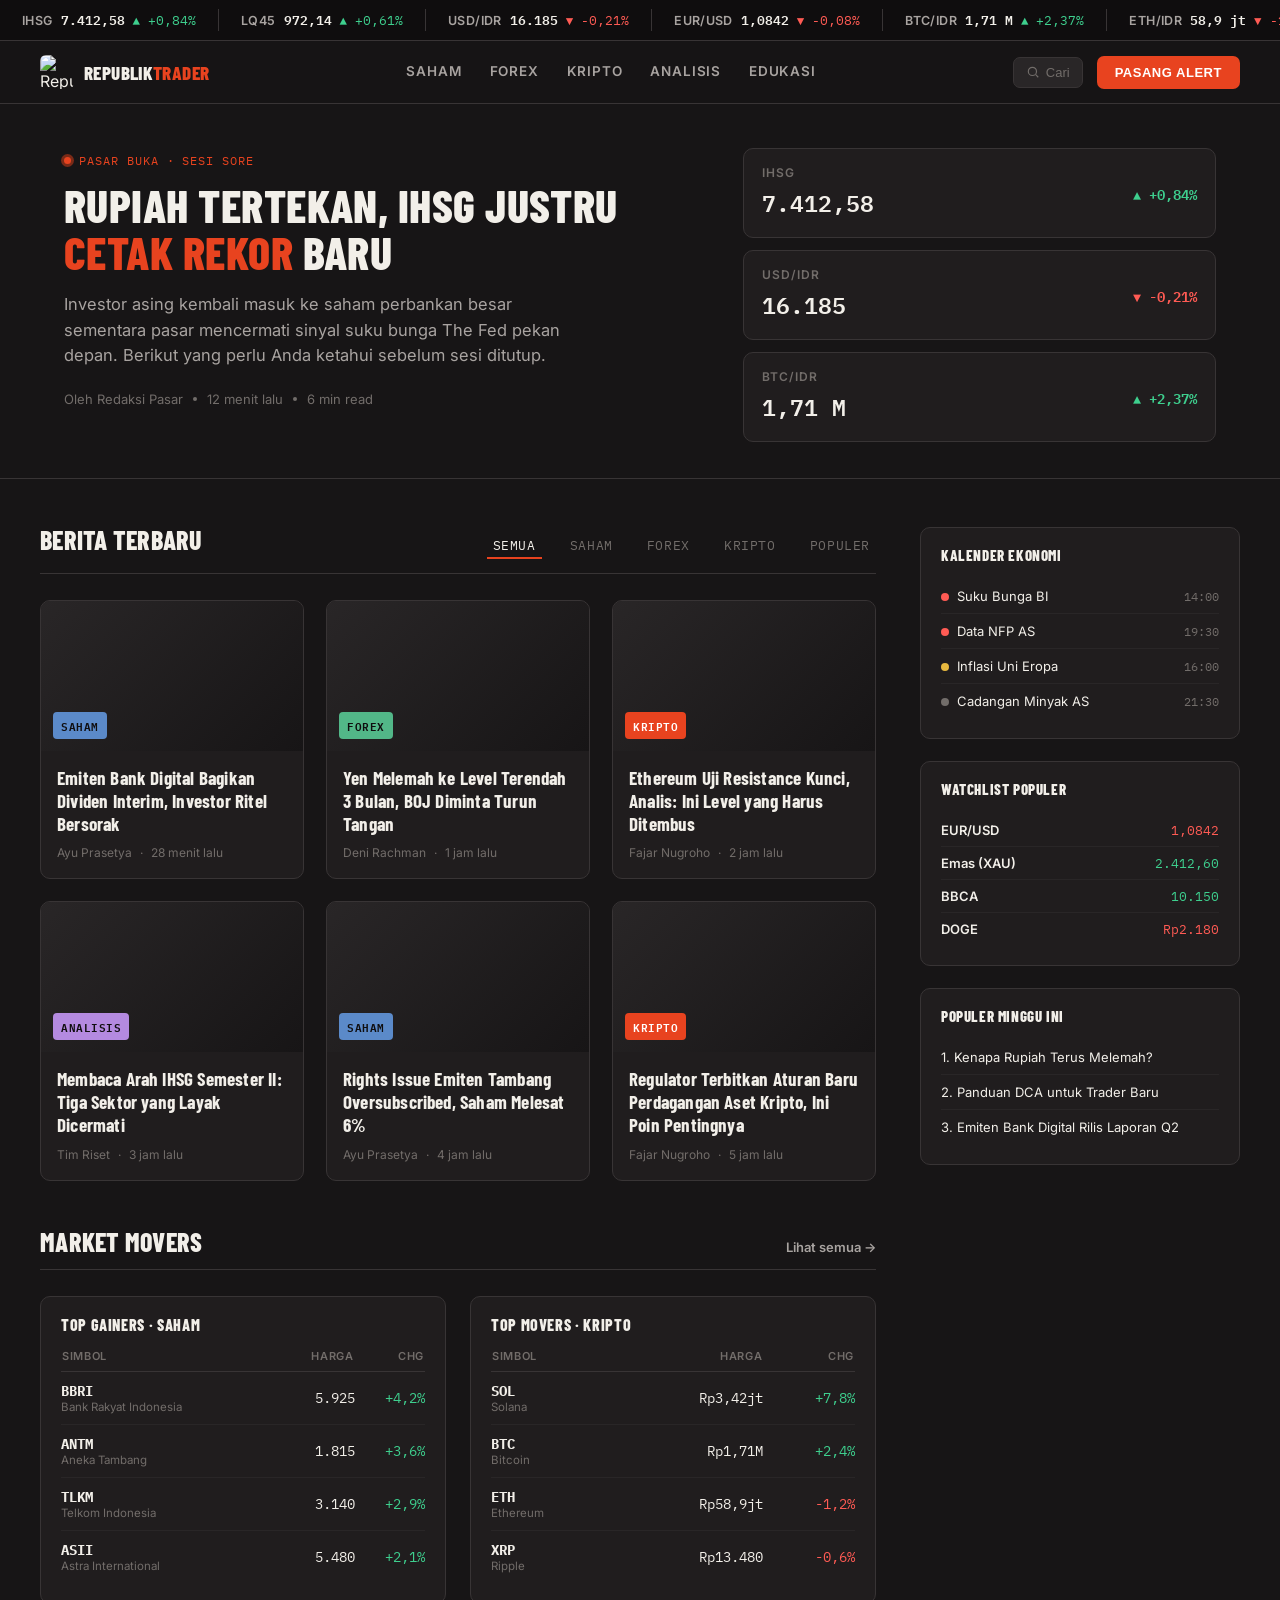
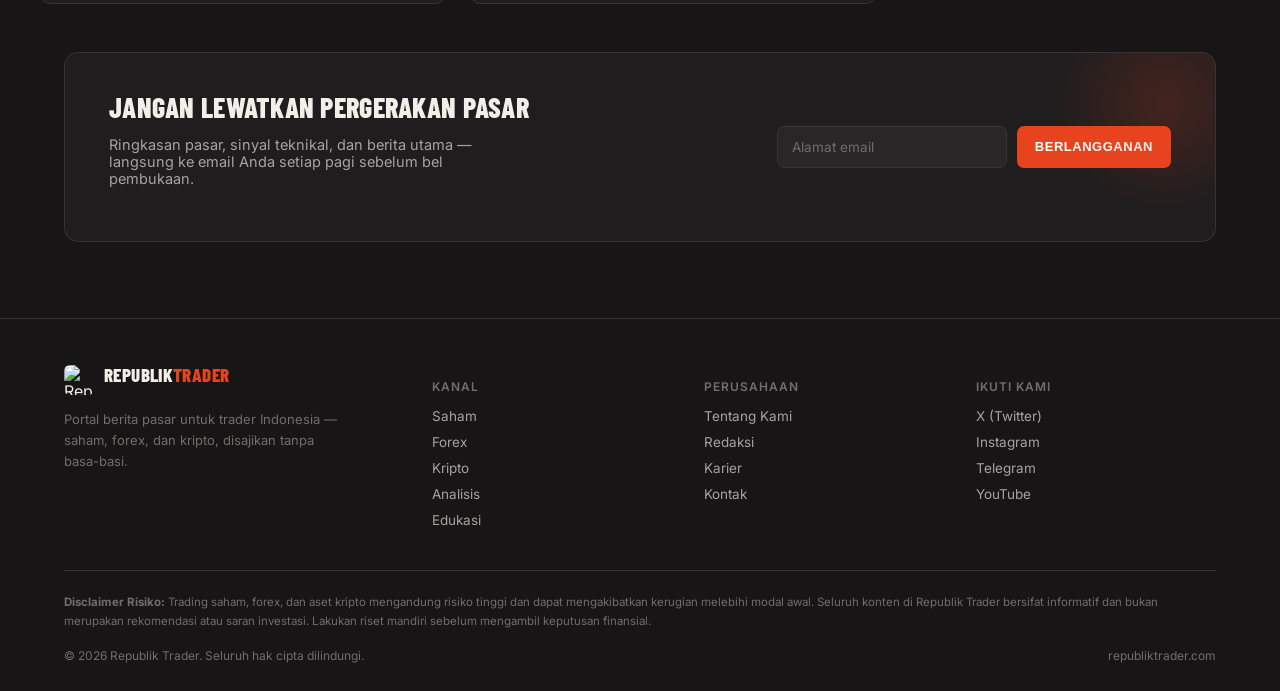
==== index.html @ cf48af2f "Create index.html" ====
<!DOCTYPE html>
<html lang="id">
<head>
<meta charset="UTF-8">
<meta name="viewport" content="width=device-width, initial-scale=1.0">
<title>Republik Trader — Berita Pasar Real-Time</title>
<link rel="preconnect" href="https://fonts.googleapis.com">
<link href="https://fonts.googleapis.com/css2?family=Barlow+Condensed:wght@600;700;800;900&family=Inter:wght@400;500;600;700&family=IBM+Plex+Mono:wght@400;500;600;700&display=swap" rel="stylesheet">
<style>
  :root{
    --bg: #171516;
    --surface: #201d1e;
    --surface-2: #292627;
    --line: #383435;
    --fg: #f2efe9;
    --fg-dim: #a8a3a0;
    --fg-mute: #726d6a;
    --accent: #e8431f;
    --accent-dim: #7a2a17;
    --up: #3ecf8e;
    --down: #ff5b54;
    --tag-saham: #5b8ac9;
    --tag-forex: #52b788;
    --tag-kripto: #e8431f;
    --tag-analisis: #b48ae0;
  }

  *{box-sizing:border-box;}
  html{scroll-behavior:smooth;}
  body{
    margin:0;
    background:var(--bg);
    color:var(--fg);
    font-family:'Inter',sans-serif;
    -webkit-font-smoothing:antialiased;
  }
  img{max-width:100%;display:block;}
  a{color:inherit;text-decoration:none;}

  .mono{font-family:'IBM Plex Mono',monospace;}

  h1,h2,h3,.display{
    font-family:'Barlow Condensed',sans-serif;
    font-weight:800;
    text-transform:uppercase;
    letter-spacing:0.01em;
    line-height:1.02;
    margin:0;
  }

  .wrap{max-width:1200px;margin:0 auto;padding:0 24px;}

  /* ===== Skip link / focus ===== */
  a:focus-visible, button:focus-visible, input:focus-visible{
    outline:2px solid var(--accent);
    outline-offset:2px;
  }

  /* ===== Ticker (signature element) ===== */
  .ticker-bar{
    background:#0f0d0e;
    border-bottom:1px solid var(--line);
    overflow:hidden;
    white-space:nowrap;
    position:relative;
  }
  .ticker-track{
    display:inline-flex;
    animation: scroll-left 38s linear infinite;
    padding:9px 0;
  }
  @media (prefers-reduced-motion: reduce){
    .ticker-track{animation:none;}
  }
  .ticker-item{
    display:inline-flex;
    align-items:center;
    gap:8px;
    padding:0 22px;
    border-right:1px solid var(--line);
    font-size:12.5px;
  }
  .ticker-item .name{color:var(--fg-dim);font-family:'Inter',sans-serif;font-weight:600;letter-spacing:0.03em;}
  .ticker-item .price{font-weight:600;}
  .arrow-up{color:var(--up);} .arrow-down{color:var(--down);}
  @keyframes scroll-left{
    from{transform:translateX(0);}
    to{transform:translateX(-50%);}
  }

  /* ===== Navbar ===== */
  header.nav{
    position:sticky;top:0;z-index:50;
    background:rgba(23,21,22,0.92);
    backdrop-filter:blur(8px);
    border-bottom:1px solid var(--line);
  }
  .nav-row{
    display:flex;align-items:center;justify-content:space-between;
    padding:14px 24px;gap:24px;
  }
  .brand{display:flex;align-items:center;gap:10px;}
  .brand img{height:34px;width:34px;border-radius:6px;}
  .brand-text{font-family:'Barlow Condensed',sans-serif;font-weight:800;font-size:19px;letter-spacing:0.02em;text-transform:uppercase;}
  .brand-text span{color:var(--accent);}

  nav.market-links{display:flex;gap:28px;}
  nav.market-links a{
    font-size:13.5px;font-weight:600;color:var(--fg-dim);
    text-transform:uppercase;letter-spacing:0.06em;
    padding:6px 0;border-bottom:2px solid transparent;
    transition:color .15s, border-color .15s;
  }
  nav.market-links a:hover{color:var(--fg);border-color:var(--accent);}

  .nav-actions{display:flex;align-items:center;gap:14px;}
  .search-btn{
    display:flex;align-items:center;gap:6px;
    background:var(--surface-2);border:1px solid var(--line);
    border-radius:7px;padding:7px 12px;color:var(--fg-mute);
    font-size:13px;cursor:pointer;
  }
  .btn-primary{
    background:var(--accent);color:#fff;border:none;
    padding:9px 18px;border-radius:7px;font-weight:700;
    font-size:13px;text-transform:uppercase;letter-spacing:0.04em;
    cursor:pointer;
  }
  .burger{display:none;background:none;border:none;color:var(--fg);cursor:pointer;}

  /* ===== Hero / Market snapshot ===== */
  .hero{padding:44px 0 36px;border-bottom:1px solid var(--line);}
  .hero-grid{display:grid;grid-template-columns:1.15fr 0.85fr;gap:40px;align-items:start;}

  .eyebrow{
    display:inline-flex;align-items:center;gap:8px;
    font-family:'IBM Plex Mono',monospace;font-size:12px;
    color:var(--accent);letter-spacing:0.08em;margin-bottom:14px;
  }
  .eyebrow::before{content:'';width:7px;height:7px;background:var(--accent);border-radius:50%;box-shadow:0 0 0 3px var(--accent-dim);}

  .headline{font-size:46px;margin-bottom:16px;}
  .headline .accent-word{color:var(--accent);}
  .dek{color:var(--fg-dim);font-size:16.5px;line-height:1.55;max-width:520px;margin-bottom:22px;}
  .byline{display:flex;align-items:center;gap:10px;font-size:13px;color:var(--fg-mute);}
  .byline .dot{width:4px;height:4px;background:var(--fg-mute);border-radius:50%;}

  .snapshot-col{display:flex;flex-direction:column;gap:12px;}
  .snap-card{
    background:var(--surface);border:1px solid var(--line);border-radius:10px;
    padding:16px 18px;display:flex;align-items:center;justify-content:space-between;
  }
  .snap-label{font-size:12px;color:var(--fg-mute);text-transform:uppercase;letter-spacing:0.08em;font-weight:600;margin-bottom:4px;}
  .snap-price{font-family:'IBM Plex Mono',monospace;font-size:23px;font-weight:600;}
  .snap-change{font-family:'IBM Plex Mono',monospace;font-size:13.5px;font-weight:600;display:flex;align-items:center;gap:4px;justify-content:flex-end;}
  .snap-mini{width:70px;height:32px;}

  /* ===== Section heading pattern ===== */
  .section{padding:48px 0;}
  .section-head{
    display:flex;align-items:baseline;justify-content:space-between;
    margin-bottom:26px;border-bottom:1px solid var(--line);padding-bottom:14px;
    gap:20px;flex-wrap:wrap;
  }
  .section-title{font-size:26px;}
  .tabs{display:flex;gap:22px;}
  .tab{
    font-family:'IBM Plex Mono',monospace;font-size:12.5px;text-transform:uppercase;
    letter-spacing:0.05em;color:var(--fg-mute);cursor:pointer;padding-bottom:4px;
    border-bottom:2px solid transparent;background:none;border-top:none;border-left:none;border-right:none;
  }
  .tab.active{color:var(--fg);border-color:var(--accent);}
  .see-all{font-size:13px;color:var(--fg-dim);font-weight:600;display:inline-flex;align-items:center;gap:4px;}
  .see-all:hover{color:var(--accent);}

  /* ===== Main layout with sidebar ===== */
  .main-grid{display:grid;grid-template-columns:1fr 320px;gap:44px;}

  .news-grid{display:grid;grid-template-columns:repeat(3,1fr);gap:22px;}
  .card{
    background:var(--surface);border:1px solid var(--line);border-radius:10px;
    overflow:hidden;display:flex;flex-direction:column;transition:border-color .15s, transform .15s;
  }
  .card:hover{border-color:var(--fg-mute);transform:translateY(-2px);}
  .card-thumb{
    height:150px;background:linear-gradient(135deg,var(--surface-2),#171516);
    position:relative;display:flex;align-items:flex-end;padding:12px;
  }
  .tag{
    font-family:'IBM Plex Mono',monospace;font-size:10.5px;font-weight:600;
    text-transform:uppercase;letter-spacing:0.05em;
    padding:4px 8px;border-radius:4px;color:#0f0d0e;
  }
  .tag-saham{background:var(--tag-saham);}
  .tag-forex{background:var(--tag-forex);}
  .tag-kripto{background:var(--tag-kripto);color:#fff;}
  .tag-analisis{background:var(--tag-analisis);}

  .card-body{padding:16px 16px 18px;display:flex;flex-direction:column;gap:10px;flex:1;}
  .card-title{font-family:'Barlow Condensed',sans-serif;font-weight:700;font-size:19px;text-transform:none;line-height:1.2;}
  .card-meta{font-size:12px;color:var(--fg-mute);margin-top:auto;display:flex;gap:8px;align-items:center;}

  /* ===== Market movers table ===== */
  .movers-grid{display:grid;grid-template-columns:1fr 1fr;gap:24px;}
  .movers-card{background:var(--surface);border:1px solid var(--line);border-radius:10px;padding:20px;}
  .movers-card h3{font-size:16px;margin-bottom:14px;letter-spacing:0.04em;}
  table{width:100%;border-collapse:collapse;}
  table th{
    text-align:left;font-size:11px;color:var(--fg-mute);text-transform:uppercase;
    letter-spacing:0.06em;font-weight:600;padding-bottom:8px;border-bottom:1px solid var(--line);
  }
  table td{padding:10px 0;border-bottom:1px solid var(--surface-2);font-size:13.5px;}
  table tr:last-child td{border-bottom:none;}
  .sym{font-weight:700;font-family:'IBM Plex Mono',monospace;}
  .sym-name{color:var(--fg-mute);font-size:11.5px;display:block;}
  td.num{text-align:right;font-family:'IBM Plex Mono',monospace;}

  /* ===== Sidebar ===== */
  .side-block{
    background:var(--surface);border:1px solid var(--line);border-radius:10px;
    padding:20px;margin-bottom:22px;
  }
  .side-block h3{font-size:15px;margin-bottom:16px;letter-spacing:0.04em;}
  .cal-row{display:flex;justify-content:space-between;align-items:center;padding:9px 0;border-bottom:1px solid var(--surface-2);font-size:13px;}
  .cal-row:last-child{border-bottom:none;}
  .cal-time{font-family:'IBM Plex Mono',monospace;color:var(--fg-mute);font-size:11.5px;}
  .impact{width:8px;height:8px;border-radius:50%;display:inline-block;margin-right:8px;}
  .impact-high{background:var(--down);}
  .impact-med{background:#e8b93f;}
  .impact-low{background:var(--fg-mute);}

  .watch-row{display:flex;justify-content:space-between;align-items:center;padding:8px 0;border-bottom:1px solid var(--surface-2);}
  .watch-row:last-child{border-bottom:none;}
  .watch-row .name{font-size:13px;font-weight:600;}
  .watch-row .price{font-family:'IBM Plex Mono',monospace;font-size:12.5px;}

  /* ===== Newsletter CTA ===== */
  .cta{
    background:var(--surface);border:1px solid var(--line);border-radius:14px;
    padding:40px 44px;display:flex;align-items:center;justify-content:space-between;gap:32px;
    position:relative;overflow:hidden;
  }
  .cta::after{
    content:'';position:absolute;right:-60px;top:-60px;width:220px;height:220px;
    background:radial-gradient(circle,var(--accent) 0%,transparent 70%);opacity:0.18;
  }
  .cta h2{font-size:28px;margin-bottom:8px;}
  .cta p{color:var(--fg-dim);font-size:14.5px;max-width:420px;}
  .cta-form{display:flex;gap:10px;flex-shrink:0;}
  .cta-form input{
    background:var(--surface-2);border:1px solid var(--line);border-radius:7px;
    padding:12px 14px;color:var(--fg);font-size:13.5px;width:230px;font-family:'Inter',sans-serif;
  }
  .cta-form input::placeholder{color:var(--fg-mute);}

  /* ===== Footer ===== */
  footer{border-top:1px solid var(--line);padding:44px 0 28px;margin-top:20px;}
  .footer-grid{display:grid;grid-template-columns:1.4fr 1fr 1fr 1fr;gap:32px;margin-bottom:32px;}
  .footer-brand .brand-text{margin-bottom:10px;}
  .footer-brand p{color:var(--fg-mute);font-size:13px;line-height:1.6;max-width:280px;}
  .footer-col h4{font-size:12px;text-transform:uppercase;letter-spacing:0.08em;color:var(--fg-mute);margin-bottom:14px;font-weight:600;}
  .footer-col a{display:block;font-size:13.5px;color:var(--fg-dim);margin-bottom:10px;}
  .footer-col a:hover{color:var(--accent);}
  .disclaimer{
    border-top:1px solid var(--line);padding-top:22px;
    font-size:11.5px;color:var(--fg-mute);line-height:1.6;
  }
  .footer-bottom{display:flex;justify-content:space-between;margin-top:18px;font-size:12px;color:var(--fg-mute);flex-wrap:wrap;gap:10px;}

  /* ===== Responsive ===== */
  @media (max-width:980px){
    .hero-grid{grid-template-columns:1fr;}
    .main-grid{grid-template-columns:1fr;}
    .news-grid{grid-template-columns:repeat(2,1fr);}
    .movers-grid{grid-template-columns:1fr;}
    nav.market-links{display:none;}
    .burger{display:block;}
    .footer-grid{grid-template-columns:1fr 1fr;}
  }
  @media (max-width:640px){
    .headline{font-size:32px;}
    .news-grid{grid-template-columns:1fr;}
    .cta{flex-direction:column;align-items:flex-start;}
    .cta-form{width:100%;}
    .cta-form input{width:100%;}
    .footer-grid{grid-template-columns:1fr;}
    .search-btn span{display:none;}
  }
</style>
</head>
<body>

<!-- TICKER -->
<div class="ticker-bar">
  <div class="ticker-track" id="tickerTrack"></div>
</div>

<!-- NAVBAR -->
<header class="nav">
  <div class="nav-row wrap" style="padding-left:0;padding-right:0;">
    <div class="brand">
      <img src="assets/logo.png" alt="Republik Trader">
      <div class="brand-text">Republik<span>Trader</span></div>
    </div>
    <nav class="market-links">
      <a href="#">Saham</a>
      <a href="#">Forex</a>
      <a href="#">Kripto</a>
      <a href="#">Analisis</a>
      <a href="#">Edukasi</a>
    </nav>
    <div class="nav-actions">
      <button class="search-btn" aria-label="Cari berita">
        <svg width="14" height="14" viewBox="0 0 24 24" fill="none" stroke="currentColor" stroke-width="2"><circle cx="11" cy="11" r="7"/><line x1="21" y1="21" x2="16.65" y2="16.65"/></svg>
        <span>Cari</span>
      </button>
      <button class="btn-primary">Pasang Alert</button>
      <button class="burger" aria-label="Menu">
        <svg width="22" height="22" viewBox="0 0 24 24" fill="none" stroke="currentColor" stroke-width="2"><line x1="3" y1="6" x2="21" y2="6"/><line x1="3" y1="12" x2="21" y2="12"/><line x1="3" y1="18" x2="21" y2="18"/></svg>
      </button>
    </div>
  </div>
</header>

<!-- HERO -->
<section class="hero">
  <div class="wrap hero-grid">
    <div>
      <div class="eyebrow">PASAR BUKA · SESI SORE</div>
      <h1 class="headline">Rupiah Tertekan, IHSG Justru <span class="accent-word">Cetak Rekor</span> Baru</h1>
      <p class="dek">Investor asing kembali masuk ke saham perbankan besar sementara pasar mencermati sinyal suku bunga The Fed pekan depan. Berikut yang perlu Anda ketahui sebelum sesi ditutup.</p>
      <div class="byline">
        <span>Oleh Redaksi Pasar</span><span class="dot"></span><span>12 menit lalu</span><span class="dot"></span><span>6 min read</span>
      </div>
    </div>

    <div class="snapshot-col">
      <div class="snap-card">
        <div>
          <div class="snap-label">IHSG</div>
          <div class="snap-price mono">7.412,58</div>
        </div>
        <div class="snap-change arrow-up">▲ +0,84%</div>
      </div>
      <div class="snap-card">
        <div>
          <div class="snap-label">USD/IDR</div>
          <div class="snap-price mono">16.185</div>
        </div>
        <div class="snap-change arrow-down">▼ -0,21%</div>
      </div>
      <div class="snap-card">
        <div>
          <div class="snap-label">BTC/IDR</div>
          <div class="snap-price mono">1,71 M</div>
        </div>
        <div class="snap-change arrow-up">▲ +2,37%</div>
      </div>
    </div>
  </div>
</section>

<!-- MAIN CONTENT -->
<div class="wrap section">
  <div class="main-grid">
    <div>

      <!-- NEWS GRID -->
      <div class="section-head">
        <h2 class="section-title">Berita Terbaru</h2>
        <div class="tabs">
          <button class="tab active">Semua</button>
          <button class="tab">Saham</button>
          <button class="tab">Forex</button>
          <button class="tab">Kripto</button>
          <button class="tab">Populer</button>
        </div>
      </div>

      <div class="news-grid">
        <article class="card">
          <div class="card-thumb"><span class="tag tag-saham">Saham</span></div>
          <div class="card-body">
            <h3 class="card-title">Emiten Bank Digital Bagikan Dividen Interim, Investor Ritel Bersorak</h3>
            <div class="card-meta"><span>Ayu Prasetya</span><span>·</span><span>28 menit lalu</span></div>
          </div>
        </article>
        <article class="card">
          <div class="card-thumb"><span class="tag tag-forex">Forex</span></div>
          <div class="card-body">
            <h3 class="card-title">Yen Melemah ke Level Terendah 3 Bulan, BOJ Diminta Turun Tangan</h3>
            <div class="card-meta"><span>Deni Rachman</span><span>·</span><span>1 jam lalu</span></div>
          </div>
        </article>
        <article class="card">
          <div class="card-thumb"><span class="tag tag-kripto">Kripto</span></div>
          <div class="card-body">
            <h3 class="card-title">Ethereum Uji Resistance Kunci, Analis: Ini Level yang Harus Ditembus</h3>
            <div class="card-meta"><span>Fajar Nugroho</span><span>·</span><span>2 jam lalu</span></div>
          </div>
        </article>
        <article class="card">
          <div class="card-thumb"><span class="tag tag-analisis">Analisis</span></div>
          <div class="card-body">
            <h3 class="card-title">Membaca Arah IHSG Semester II: Tiga Sektor yang Layak Dicermati</h3>
            <div class="card-meta"><span>Tim Riset</span><span>·</span><span>3 jam lalu</span></div>
          </div>
        </article>
        <article class="card">
          <div class="card-thumb"><span class="tag tag-saham">Saham</span></div>
          <div class="card-body">
            <h3 class="card-title">Rights Issue Emiten Tambang Oversubscribed, Saham Melesat 6%</h3>
            <div class="card-meta"><span>Ayu Prasetya</span><span>·</span><span>4 jam lalu</span></div>
          </div>
        </article>
        <article class="card">
          <div class="card-thumb"><span class="tag tag-kripto">Kripto</span></div>
          <div class="card-body">
            <h3 class="card-title">Regulator Terbitkan Aturan Baru Perdagangan Aset Kripto, Ini Poin Pentingnya</h3>
            <div class="card-meta"><span>Fajar Nugroho</span><span>·</span><span>5 jam lalu</span></div>
          </div>
        </article>
      </div>

      <!-- MARKET MOVERS -->
      <div class="section-head" style="margin-top:48px;">
        <h2 class="section-title">Market Movers</h2>
        <a href="#" class="see-all">Lihat semua →</a>
      </div>
      <div class="movers-grid">
        <div class="movers-card">
          <h3>Top Gainers · Saham</h3>
          <table>
            <thead><tr><th>Simbol</th><th></th><th style="text-align:right;">Harga</th><th style="text-align:right;">Chg</th></tr></thead>
            <tbody>
              <tr><td><span class="sym">BBRI</span><span class="sym-name">Bank Rakyat Indonesia</span></td><td></td><td class="num">5.925</td><td class="num arrow-up">+4,2%</td></tr>
              <tr><td><span class="sym">ANTM</span><span class="sym-name">Aneka Tambang</span></td><td></td><td class="num">1.815</td><td class="num arrow-up">+3,6%</td></tr>
              <tr><td><span class="sym">TLKM</span><span class="sym-name">Telkom Indonesia</span></td><td></td><td class="num">3.140</td><td class="num arrow-up">+2,9%</td></tr>
              <tr><td><span class="sym">ASII</span><span class="sym-name">Astra International</span></td><td></td><td class="num">5.480</td><td class="num arrow-up">+2,1%</td></tr>
            </tbody>
          </table>
        </div>
        <div class="movers-card">
          <h3>Top Movers · Kripto</h3>
          <table>
            <thead><tr><th>Simbol</th><th></th><th style="text-align:right;">Harga</th><th style="text-align:right;">Chg</th></tr></thead>
            <tbody>
              <tr><td><span class="sym">SOL</span><span class="sym-name">Solana</span></td><td></td><td class="num">Rp3,42jt</td><td class="num arrow-up">+7,8%</td></tr>
              <tr><td><span class="sym">BTC</span><span class="sym-name">Bitcoin</span></td><td></td><td class="num">Rp1,71M</td><td class="num arrow-up">+2,4%</td></tr>
              <tr><td><span class="sym">ETH</span><span class="sym-name">Ethereum</span></td><td></td><td class="num">Rp58,9jt</td><td class="num arrow-down">-1,2%</td></tr>
              <tr><td><span class="sym">XRP</span><span class="sym-name">Ripple</span></td><td></td><td class="num">Rp13.480</td><td class="num arrow-down">-0,6%</td></tr>
            </tbody>
          </table>
        </div>
      </div>

    </div>

    <!-- SIDEBAR -->
    <aside>
      <div class="side-block">
        <h3>Kalender Ekonomi</h3>
        <div class="cal-row"><span><span class="impact impact-high"></span>Suku Bunga BI</span><span class="cal-time">14:00</span></div>
        <div class="cal-row"><span><span class="impact impact-high"></span>Data NFP AS</span><span class="cal-time">19:30</span></div>
        <div class="cal-row"><span><span class="impact impact-med"></span>Inflasi Uni Eropa</span><span class="cal-time">16:00</span></div>
        <div class="cal-row"><span><span class="impact impact-low"></span>Cadangan Minyak AS</span><span class="cal-time">21:30</span></div>
      </div>

      <div class="side-block">
        <h3>Watchlist Populer</h3>
        <div class="watch-row"><span class="name">EUR/USD</span><span class="price mono arrow-down">1,0842</span></div>
        <div class="watch-row"><span class="name">Emas (XAU)</span><span class="price mono arrow-up">2.412,60</span></div>
        <div class="watch-row"><span class="name">BBCA</span><span class="price mono arrow-up">10.150</span></div>
        <div class="watch-row"><span class="name">DOGE</span><span class="price mono arrow-down">Rp2.180</span></div>
      </div>

      <div class="side-block">
        <h3>Populer Minggu Ini</h3>
        <div class="cal-row"><span>1. Kenapa Rupiah Terus Melemah?</span></div>
        <div class="cal-row"><span>2. Panduan DCA untuk Trader Baru</span></div>
        <div class="cal-row"><span>3. Emiten Bank Digital Rilis Laporan Q2</span></div>
      </div>
    </aside>
  </div>
</div>

<!-- NEWSLETTER CTA -->
<div class="wrap" style="padding-bottom:56px;">
  <div class="cta">
    <div>
      <h2>Jangan Lewatkan Pergerakan Pasar</h2>
      <p>Ringkasan pasar, sinyal teknikal, dan berita utama — langsung ke email Anda setiap pagi sebelum bel pembukaan.</p>
    </div>
    <form class="cta-form" onsubmit="return false;">
      <input type="email" placeholder="Alamat email" required>
      <button class="btn-primary" type="submit">Berlangganan</button>
    </form>
  </div>
</div>

<!-- FOOTER -->
<footer>
  <div class="wrap">
    <div class="footer-grid">
      <div class="footer-brand">
        <div class="brand" style="margin-bottom:12px;">
          <img src="assets/logo.png" alt="Republik Trader" style="height:30px;width:30px;">
          <div class="brand-text">Republik<span>Trader</span></div>
        </div>
        <p>Portal berita pasar untuk trader Indonesia — saham, forex, dan kripto, disajikan tanpa basa-basi.</p>
      </div>
      <div class="footer-col">
        <h4>Kanal</h4>
        <a href="#">Saham</a><a href="#">Forex</a><a href="#">Kripto</a><a href="#">Analisis</a><a href="#">Edukasi</a>
      </div>
      <div class="footer-col">
        <h4>Perusahaan</h4>
        <a href="#">Tentang Kami</a><a href="#">Redaksi</a><a href="#">Karier</a><a href="#">Kontak</a>
      </div>
      <div class="footer-col">
        <h4>Ikuti Kami</h4>
        <a href="#">X (Twitter)</a><a href="#">Instagram</a><a href="#">Telegram</a><a href="#">YouTube</a>
      </div>
    </div>
    <div class="disclaimer">
      <strong>Disclaimer Risiko:</strong> Trading saham, forex, dan aset kripto mengandung risiko tinggi dan dapat mengakibatkan kerugian melebihi modal awal. Seluruh konten di Republik Trader bersifat informatif dan bukan merupakan rekomendasi atau saran investasi. Lakukan riset mandiri sebelum mengambil keputusan finansial.
    </div>
    <div class="footer-bottom">
      <span>© 2026 Republik Trader. Seluruh hak cipta dilindungi.</span>
      <span>republiktrader.com</span>
    </div>
  </div>
</footer>

<script>
  // Build ticker content twice for a seamless infinite loop
  const items = [
    {name:'IHSG', price:'7.412,58', chg:'+0,84%', up:true},
    {name:'LQ45', price:'972,14', chg:'+0,61%', up:true},
    {name:'USD/IDR', price:'16.185', chg:'-0,21%', up:false},
    {name:'EUR/USD', price:'1,0842', chg:'-0,08%', up:false},
    {name:'BTC/IDR', price:'1,71 M', chg:'+2,37%', up:true},
    {name:'ETH/IDR', price:'58,9 jt', chg:'-1,20%', up:false},
    {name:'EMAS (XAU)', price:'2.412,60', chg:'+0,45%', up:true},
    {name:'SOL/IDR', price:'3,42 jt', chg:'+7,80%', up:true},
  ];
  const track = document.getElementById('tickerTrack');
  function renderSet(){
    return items.map(i => `
      <span class="ticker-item">
        <span class="name">${i.name}</span>
        <span class="price mono">${i.price}</span>
        <span class="${i.up ? 'arrow-up' : 'arrow-down'} mono">${i.up ? '▲' : '▼'} ${i.chg}</span>
      </span>`).join('');
  }
  track.innerHTML = renderSet() + renderSet();

  // Tab filter (visual only in this mockup)
  document.querySelectorAll('.tab').forEach(tab => {
    tab.addEventListener('click', () => {
      document.querySelectorAll('.tab').forEach(t => t.classList.remove('active'));
      tab.classList.add('active');
    });
  });
</script>

</body>
</html>
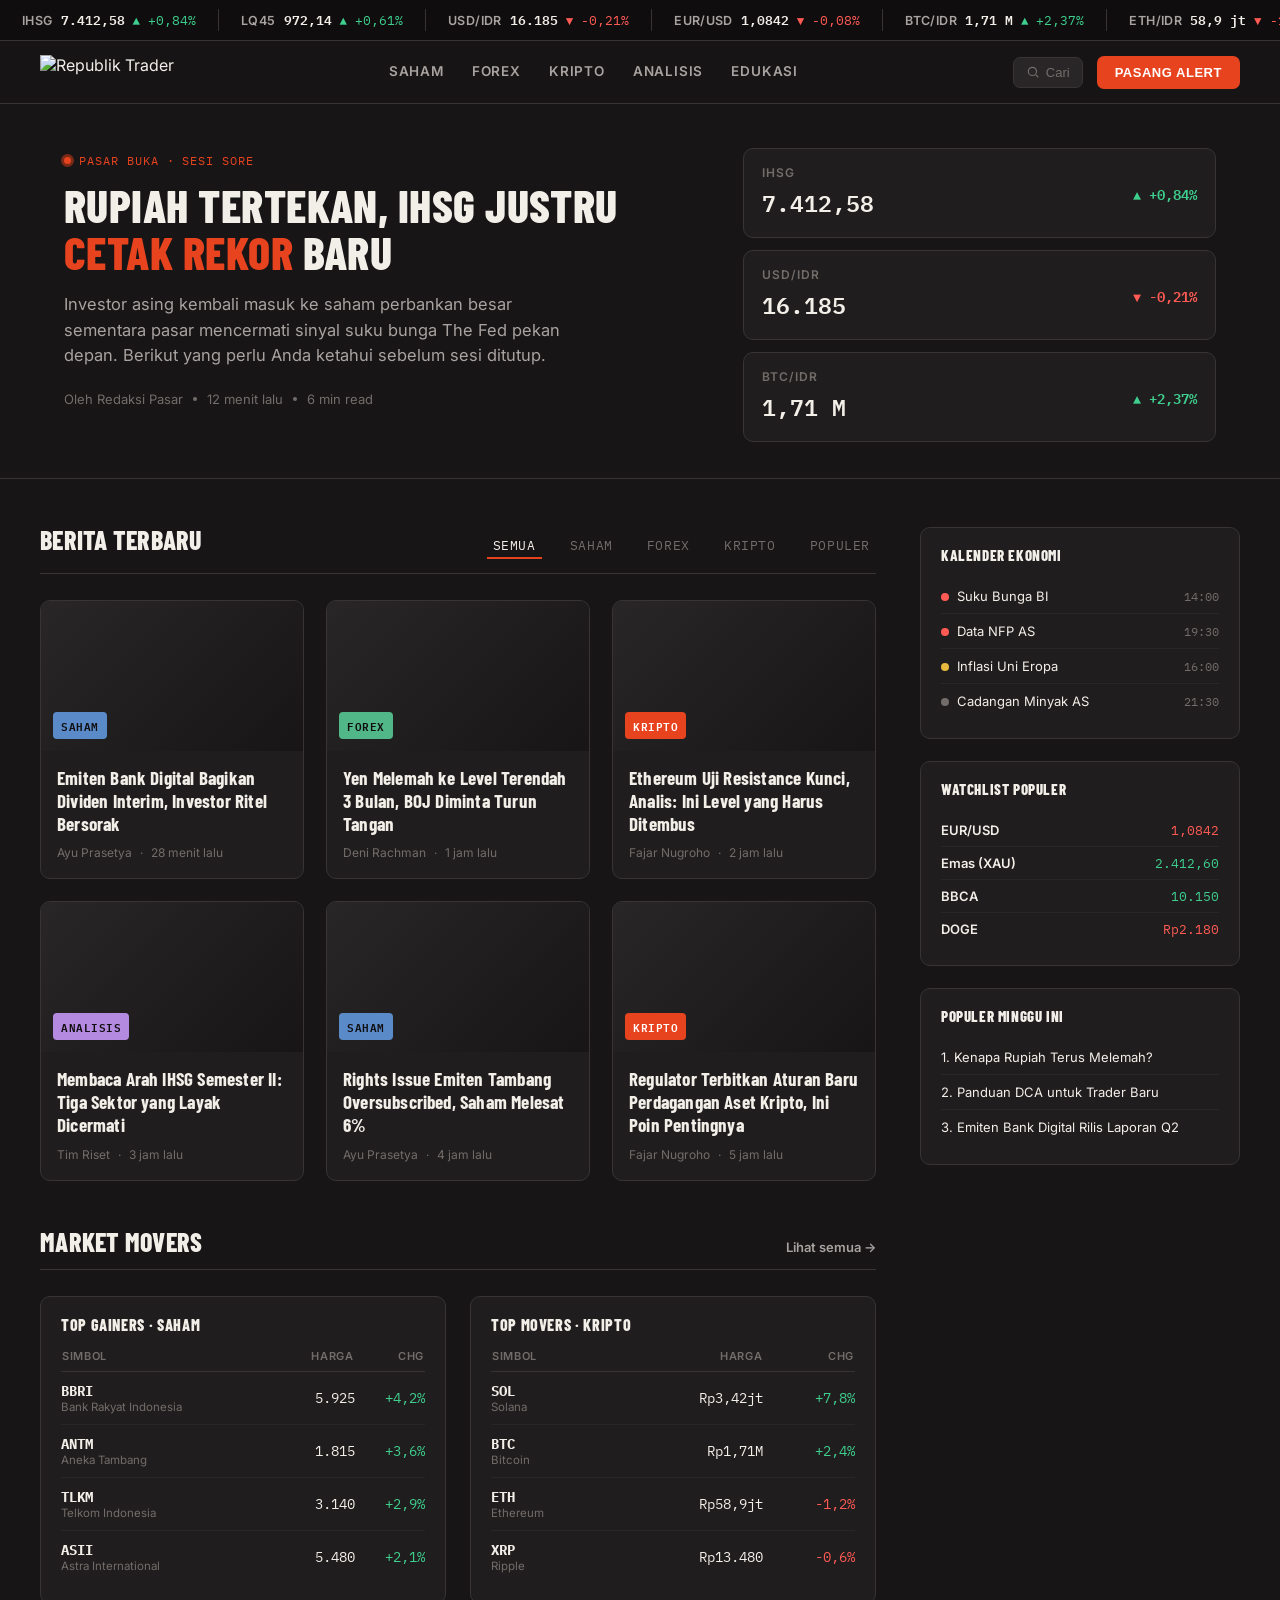
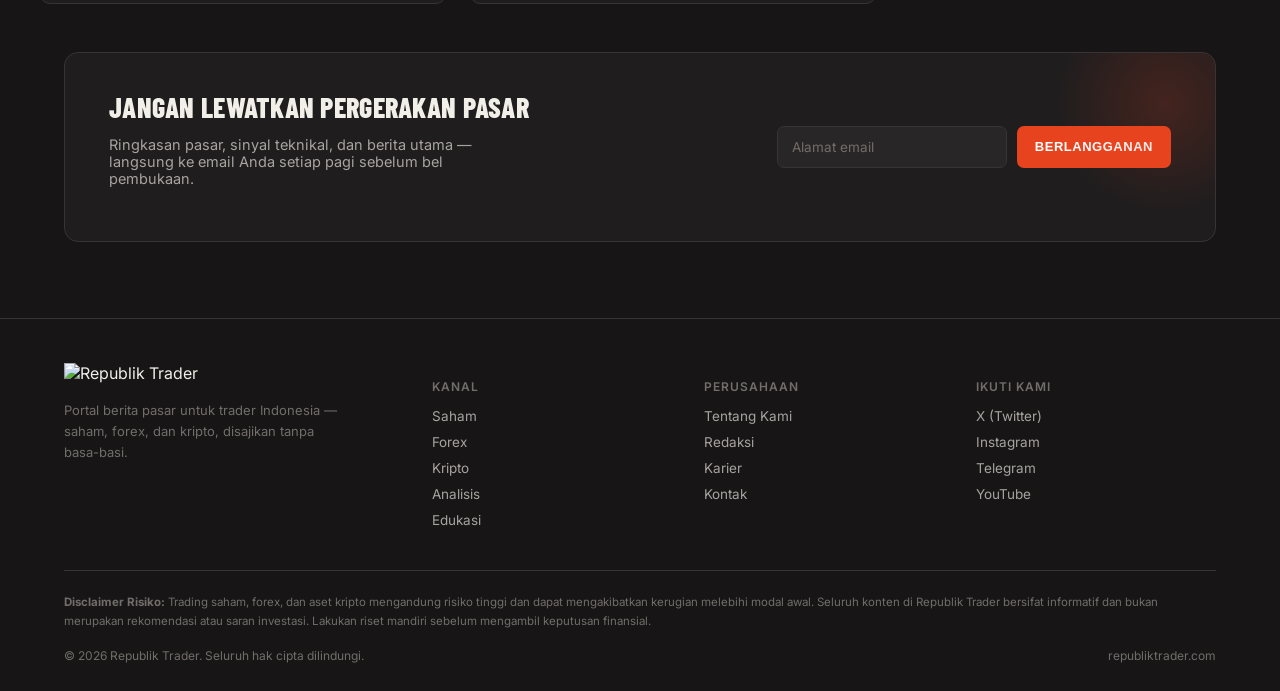
==== commit 81dee6f6: "Update index.html" ====
--- a/index.html
+++ b/index.html
@@ -99,8 +99,9 @@
     display:flex;align-items:center;justify-content:space-between;
     padding:14px 24px;gap:24px;
   }
-  .brand{display:flex;align-items:center;gap:10px;}
-  .brand img{height:34px;width:34px;border-radius:6px;}
+  .brand{display:flex;align-items:center;gap:10px;flex-shrink:0;}
+  .brand img{height:34px;width:34px;border-radius:6px;flex-shrink:0;object-fit:contain;}
+  .brand-logo-full{height:26px;width:auto !important;border-radius:0 !important;}
   .brand-text{font-family:'Barlow Condensed',sans-serif;font-weight:800;font-size:19px;letter-spacing:0.02em;text-transform:uppercase;}
   .brand-text span{color:var(--accent);}
 
@@ -113,7 +114,7 @@
   }
   nav.market-links a:hover{color:var(--fg);border-color:var(--accent);}
 
-  .nav-actions{display:flex;align-items:center;gap:14px;}
+  .nav-actions{display:flex;align-items:center;gap:14px;flex-shrink:0;}
   .search-btn{
     display:flex;align-items:center;gap:6px;
     background:var(--surface-2);border:1px solid var(--line);
@@ -299,8 +300,7 @@
 <header class="nav">
   <div class="nav-row wrap" style="padding-left:0;padding-right:0;">
     <div class="brand">
-      <img src="assets/logo.png" alt="Republik Trader">
-      <div class="brand-text">Republik<span>Trader</span></div>
+      <img src="assets/logo_full.png" alt="Republik Trader" class="brand-logo-full">
     </div>
     <nav class="market-links">
       <a href="#">Saham</a>
@@ -504,8 +504,7 @@
     <div class="footer-grid">
       <div class="footer-brand">
         <div class="brand" style="margin-bottom:12px;">
-          <img src="assets/logo.png" alt="Republik Trader" style="height:30px;width:30px;">
-          <div class="brand-text">Republik<span>Trader</span></div>
+          <img src="assets/logo_full.png" alt="Republik Trader" class="brand-logo-full" style="height:24px;">
         </div>
         <p>Portal berita pasar untuk trader Indonesia — saham, forex, dan kripto, disajikan tanpa basa-basi.</p>
       </div>
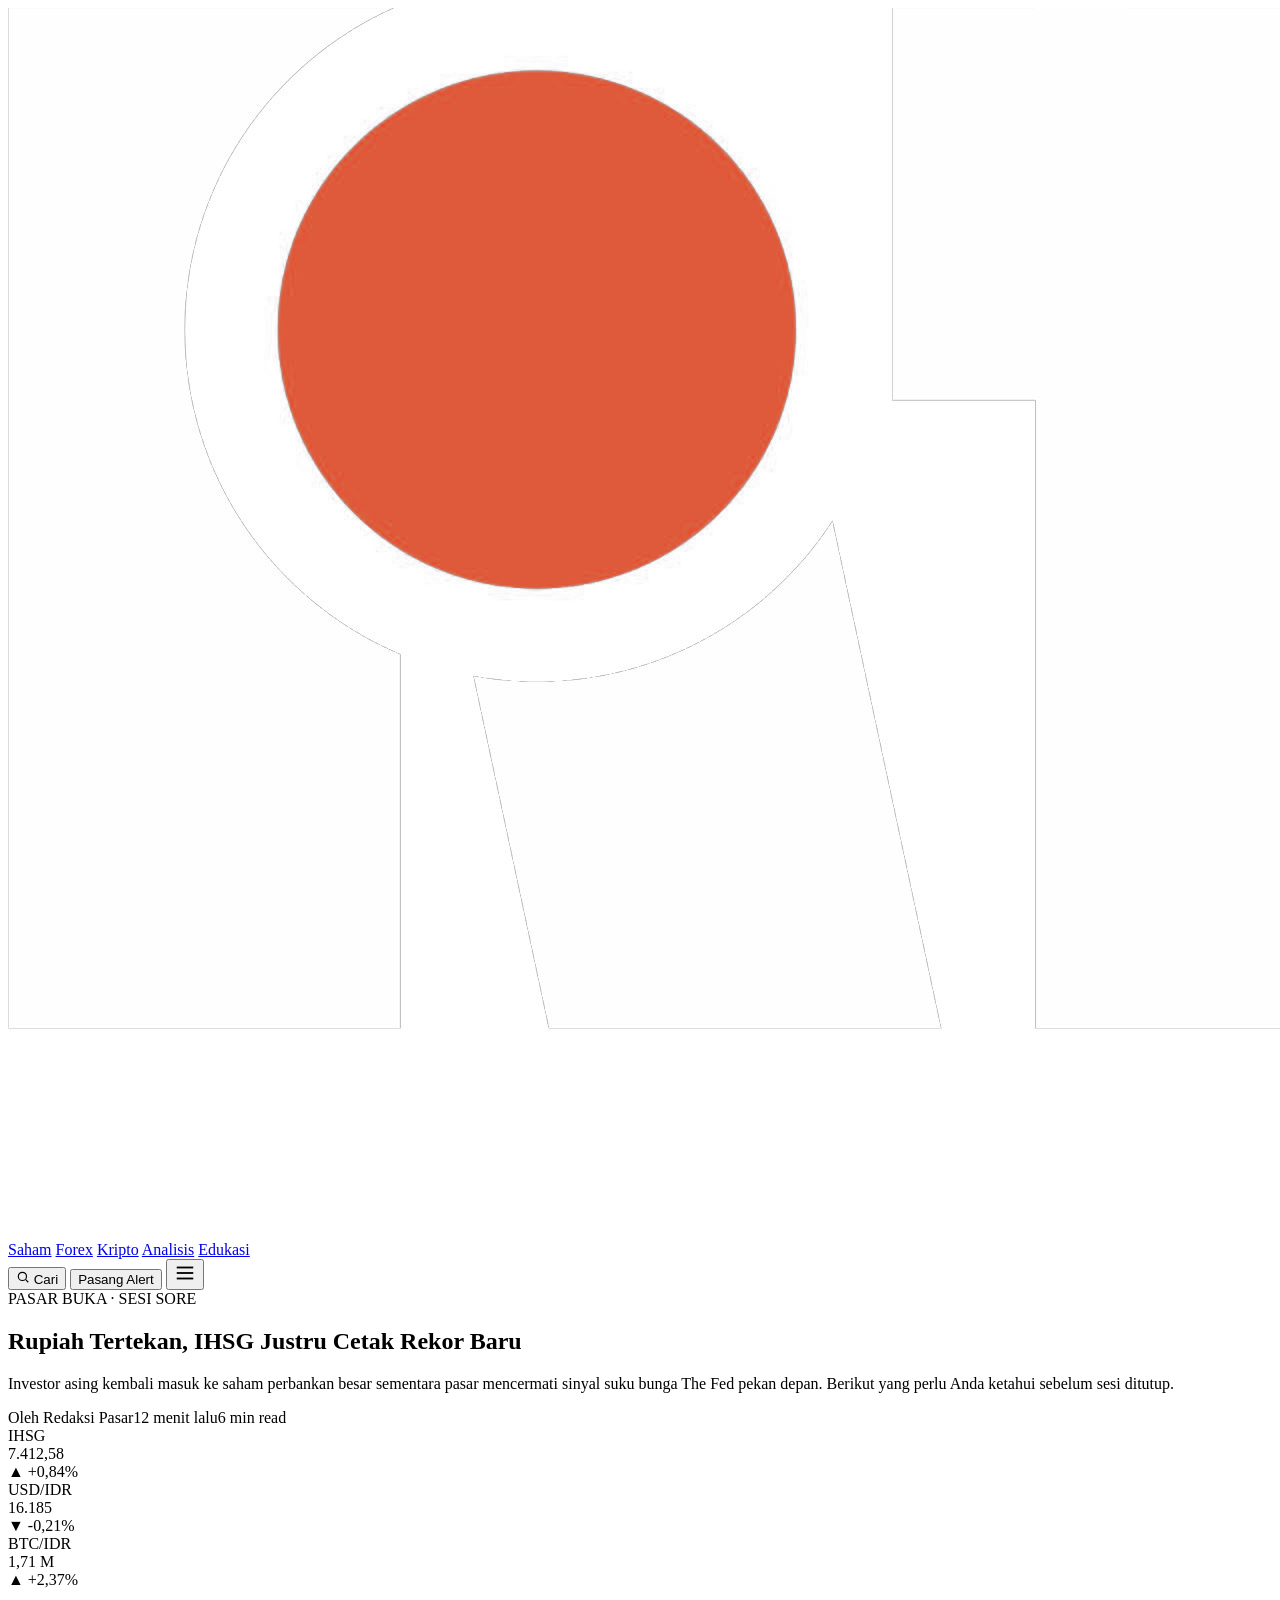
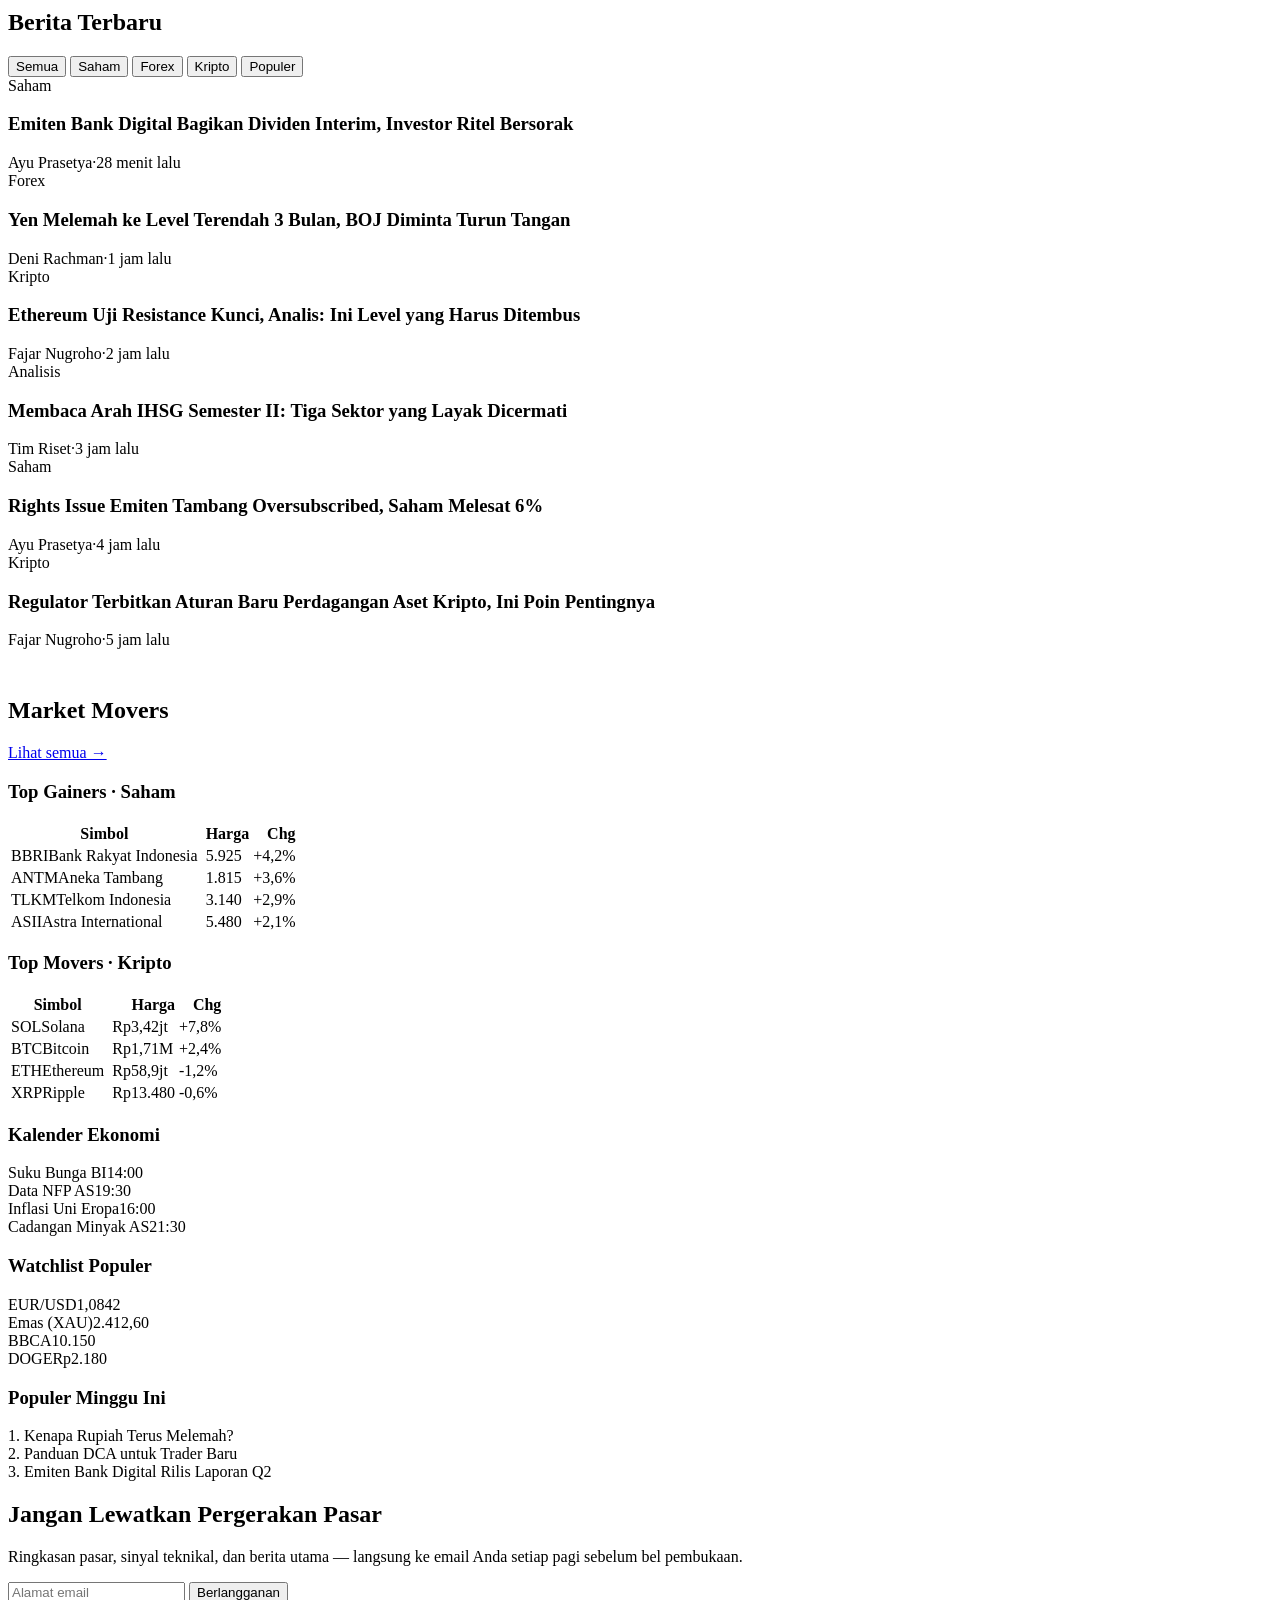
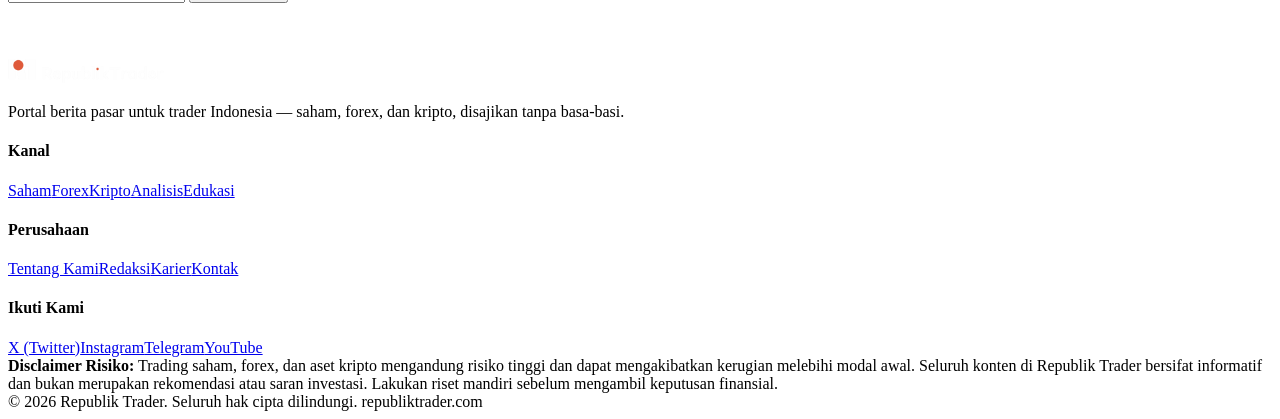
==== commit c89b07c1: "Update index.html" ====
--- a/index.html
+++ b/index.html
@@ -6,288 +6,7 @@
 <title>Republik Trader — Berita Pasar Real-Time</title>
 <link rel="preconnect" href="https://fonts.googleapis.com">
 <link href="https://fonts.googleapis.com/css2?family=Barlow+Condensed:wght@600;700;800;900&family=Inter:wght@400;500;600;700&family=IBM+Plex+Mono:wght@400;500;600;700&display=swap" rel="stylesheet">
-<style>
-  :root{
-    --bg: #171516;
-    --surface: #201d1e;
-    --surface-2: #292627;
-    --line: #383435;
-    --fg: #f2efe9;
-    --fg-dim: #a8a3a0;
-    --fg-mute: #726d6a;
-    --accent: #e8431f;
-    --accent-dim: #7a2a17;
-    --up: #3ecf8e;
-    --down: #ff5b54;
-    --tag-saham: #5b8ac9;
-    --tag-forex: #52b788;
-    --tag-kripto: #e8431f;
-    --tag-analisis: #b48ae0;
-  }
-
-  *{box-sizing:border-box;}
-  html{scroll-behavior:smooth;}
-  body{
-    margin:0;
-    background:var(--bg);
-    color:var(--fg);
-    font-family:'Inter',sans-serif;
-    -webkit-font-smoothing:antialiased;
-  }
-  img{max-width:100%;display:block;}
-  a{color:inherit;text-decoration:none;}
-
-  .mono{font-family:'IBM Plex Mono',monospace;}
-
-  h1,h2,h3,.display{
-    font-family:'Barlow Condensed',sans-serif;
-    font-weight:800;
-    text-transform:uppercase;
-    letter-spacing:0.01em;
-    line-height:1.02;
-    margin:0;
-  }
-
-  .wrap{max-width:1200px;margin:0 auto;padding:0 24px;}
-
-  /* ===== Skip link / focus ===== */
-  a:focus-visible, button:focus-visible, input:focus-visible{
-    outline:2px solid var(--accent);
-    outline-offset:2px;
-  }
-
-  /* ===== Ticker (signature element) ===== */
-  .ticker-bar{
-    background:#0f0d0e;
-    border-bottom:1px solid var(--line);
-    overflow:hidden;
-    white-space:nowrap;
-    position:relative;
-  }
-  .ticker-track{
-    display:inline-flex;
-    animation: scroll-left 38s linear infinite;
-    padding:9px 0;
-  }
-  @media (prefers-reduced-motion: reduce){
-    .ticker-track{animation:none;}
-  }
-  .ticker-item{
-    display:inline-flex;
-    align-items:center;
-    gap:8px;
-    padding:0 22px;
-    border-right:1px solid var(--line);
-    font-size:12.5px;
-  }
-  .ticker-item .name{color:var(--fg-dim);font-family:'Inter',sans-serif;font-weight:600;letter-spacing:0.03em;}
-  .ticker-item .price{font-weight:600;}
-  .arrow-up{color:var(--up);} .arrow-down{color:var(--down);}
-  @keyframes scroll-left{
-    from{transform:translateX(0);}
-    to{transform:translateX(-50%);}
-  }
-
-  /* ===== Navbar ===== */
-  header.nav{
-    position:sticky;top:0;z-index:50;
-    background:rgba(23,21,22,0.92);
-    backdrop-filter:blur(8px);
-    border-bottom:1px solid var(--line);
-  }
-  .nav-row{
-    display:flex;align-items:center;justify-content:space-between;
-    padding:14px 24px;gap:24px;
-  }
-  .brand{display:flex;align-items:center;gap:10px;flex-shrink:0;}
-  .brand img{height:34px;width:34px;border-radius:6px;flex-shrink:0;object-fit:contain;}
-  .brand-logo-full{height:26px;width:auto !important;border-radius:0 !important;}
-  .brand-text{font-family:'Barlow Condensed',sans-serif;font-weight:800;font-size:19px;letter-spacing:0.02em;text-transform:uppercase;}
-  .brand-text span{color:var(--accent);}
-
-  nav.market-links{display:flex;gap:28px;}
-  nav.market-links a{
-    font-size:13.5px;font-weight:600;color:var(--fg-dim);
-    text-transform:uppercase;letter-spacing:0.06em;
-    padding:6px 0;border-bottom:2px solid transparent;
-    transition:color .15s, border-color .15s;
-  }
-  nav.market-links a:hover{color:var(--fg);border-color:var(--accent);}
-
-  .nav-actions{display:flex;align-items:center;gap:14px;flex-shrink:0;}
-  .search-btn{
-    display:flex;align-items:center;gap:6px;
-    background:var(--surface-2);border:1px solid var(--line);
-    border-radius:7px;padding:7px 12px;color:var(--fg-mute);
-    font-size:13px;cursor:pointer;
-  }
-  .btn-primary{
-    background:var(--accent);color:#fff;border:none;
-    padding:9px 18px;border-radius:7px;font-weight:700;
-    font-size:13px;text-transform:uppercase;letter-spacing:0.04em;
-    cursor:pointer;
-  }
-  .burger{display:none;background:none;border:none;color:var(--fg);cursor:pointer;}
-
-  /* ===== Hero / Market snapshot ===== */
-  .hero{padding:44px 0 36px;border-bottom:1px solid var(--line);}
-  .hero-grid{display:grid;grid-template-columns:1.15fr 0.85fr;gap:40px;align-items:start;}
-
-  .eyebrow{
-    display:inline-flex;align-items:center;gap:8px;
-    font-family:'IBM Plex Mono',monospace;font-size:12px;
-    color:var(--accent);letter-spacing:0.08em;margin-bottom:14px;
-  }
-  .eyebrow::before{content:'';width:7px;height:7px;background:var(--accent);border-radius:50%;box-shadow:0 0 0 3px var(--accent-dim);}
-
-  .headline{font-size:46px;margin-bottom:16px;}
-  .headline .accent-word{color:var(--accent);}
-  .dek{color:var(--fg-dim);font-size:16.5px;line-height:1.55;max-width:520px;margin-bottom:22px;}
-  .byline{display:flex;align-items:center;gap:10px;font-size:13px;color:var(--fg-mute);}
-  .byline .dot{width:4px;height:4px;background:var(--fg-mute);border-radius:50%;}
-
-  .snapshot-col{display:flex;flex-direction:column;gap:12px;}
-  .snap-card{
-    background:var(--surface);border:1px solid var(--line);border-radius:10px;
-    padding:16px 18px;display:flex;align-items:center;justify-content:space-between;
-  }
-  .snap-label{font-size:12px;color:var(--fg-mute);text-transform:uppercase;letter-spacing:0.08em;font-weight:600;margin-bottom:4px;}
-  .snap-price{font-family:'IBM Plex Mono',monospace;font-size:23px;font-weight:600;}
-  .snap-change{font-family:'IBM Plex Mono',monospace;font-size:13.5px;font-weight:600;display:flex;align-items:center;gap:4px;justify-content:flex-end;}
-  .snap-mini{width:70px;height:32px;}
-
-  /* ===== Section heading pattern ===== */
-  .section{padding:48px 0;}
-  .section-head{
-    display:flex;align-items:baseline;justify-content:space-between;
-    margin-bottom:26px;border-bottom:1px solid var(--line);padding-bottom:14px;
-    gap:20px;flex-wrap:wrap;
-  }
-  .section-title{font-size:26px;}
-  .tabs{display:flex;gap:22px;}
-  .tab{
-    font-family:'IBM Plex Mono',monospace;font-size:12.5px;text-transform:uppercase;
-    letter-spacing:0.05em;color:var(--fg-mute);cursor:pointer;padding-bottom:4px;
-    border-bottom:2px solid transparent;background:none;border-top:none;border-left:none;border-right:none;
-  }
-  .tab.active{color:var(--fg);border-color:var(--accent);}
-  .see-all{font-size:13px;color:var(--fg-dim);font-weight:600;display:inline-flex;align-items:center;gap:4px;}
-  .see-all:hover{color:var(--accent);}
-
-  /* ===== Main layout with sidebar ===== */
-  .main-grid{display:grid;grid-template-columns:1fr 320px;gap:44px;}
-
-  .news-grid{display:grid;grid-template-columns:repeat(3,1fr);gap:22px;}
-  .card{
-    background:var(--surface);border:1px solid var(--line);border-radius:10px;
-    overflow:hidden;display:flex;flex-direction:column;transition:border-color .15s, transform .15s;
-  }
-  .card:hover{border-color:var(--fg-mute);transform:translateY(-2px);}
-  .card-thumb{
-    height:150px;background:linear-gradient(135deg,var(--surface-2),#171516);
-    position:relative;display:flex;align-items:flex-end;padding:12px;
-  }
-  .tag{
-    font-family:'IBM Plex Mono',monospace;font-size:10.5px;font-weight:600;
-    text-transform:uppercase;letter-spacing:0.05em;
-    padding:4px 8px;border-radius:4px;color:#0f0d0e;
-  }
-  .tag-saham{background:var(--tag-saham);}
-  .tag-forex{background:var(--tag-forex);}
-  .tag-kripto{background:var(--tag-kripto);color:#fff;}
-  .tag-analisis{background:var(--tag-analisis);}
-
-  .card-body{padding:16px 16px 18px;display:flex;flex-direction:column;gap:10px;flex:1;}
-  .card-title{font-family:'Barlow Condensed',sans-serif;font-weight:700;font-size:19px;text-transform:none;line-height:1.2;}
-  .card-meta{font-size:12px;color:var(--fg-mute);margin-top:auto;display:flex;gap:8px;align-items:center;}
-
-  /* ===== Market movers table ===== */
-  .movers-grid{display:grid;grid-template-columns:1fr 1fr;gap:24px;}
-  .movers-card{background:var(--surface);border:1px solid var(--line);border-radius:10px;padding:20px;}
-  .movers-card h3{font-size:16px;margin-bottom:14px;letter-spacing:0.04em;}
-  table{width:100%;border-collapse:collapse;}
-  table th{
-    text-align:left;font-size:11px;color:var(--fg-mute);text-transform:uppercase;
-    letter-spacing:0.06em;font-weight:600;padding-bottom:8px;border-bottom:1px solid var(--line);
-  }
-  table td{padding:10px 0;border-bottom:1px solid var(--surface-2);font-size:13.5px;}
-  table tr:last-child td{border-bottom:none;}
-  .sym{font-weight:700;font-family:'IBM Plex Mono',monospace;}
-  .sym-name{color:var(--fg-mute);font-size:11.5px;display:block;}
-  td.num{text-align:right;font-family:'IBM Plex Mono',monospace;}
-
-  /* ===== Sidebar ===== */
-  .side-block{
-    background:var(--surface);border:1px solid var(--line);border-radius:10px;
-    padding:20px;margin-bottom:22px;
-  }
-  .side-block h3{font-size:15px;margin-bottom:16px;letter-spacing:0.04em;}
-  .cal-row{display:flex;justify-content:space-between;align-items:center;padding:9px 0;border-bottom:1px solid var(--surface-2);font-size:13px;}
-  .cal-row:last-child{border-bottom:none;}
-  .cal-time{font-family:'IBM Plex Mono',monospace;color:var(--fg-mute);font-size:11.5px;}
-  .impact{width:8px;height:8px;border-radius:50%;display:inline-block;margin-right:8px;}
-  .impact-high{background:var(--down);}
-  .impact-med{background:#e8b93f;}
-  .impact-low{background:var(--fg-mute);}
-
-  .watch-row{display:flex;justify-content:space-between;align-items:center;padding:8px 0;border-bottom:1px solid var(--surface-2);}
-  .watch-row:last-child{border-bottom:none;}
-  .watch-row .name{font-size:13px;font-weight:600;}
-  .watch-row .price{font-family:'IBM Plex Mono',monospace;font-size:12.5px;}
-
-  /* ===== Newsletter CTA ===== */
-  .cta{
-    background:var(--surface);border:1px solid var(--line);border-radius:14px;
-    padding:40px 44px;display:flex;align-items:center;justify-content:space-between;gap:32px;
-    position:relative;overflow:hidden;
-  }
-  .cta::after{
-    content:'';position:absolute;right:-60px;top:-60px;width:220px;height:220px;
-    background:radial-gradient(circle,var(--accent) 0%,transparent 70%);opacity:0.18;
-  }
-  .cta h2{font-size:28px;margin-bottom:8px;}
-  .cta p{color:var(--fg-dim);font-size:14.5px;max-width:420px;}
-  .cta-form{display:flex;gap:10px;flex-shrink:0;}
-  .cta-form input{
-    background:var(--surface-2);border:1px solid var(--line);border-radius:7px;
-    padding:12px 14px;color:var(--fg);font-size:13.5px;width:230px;font-family:'Inter',sans-serif;
-  }
-  .cta-form input::placeholder{color:var(--fg-mute);}
-
-  /* ===== Footer ===== */
-  footer{border-top:1px solid var(--line);padding:44px 0 28px;margin-top:20px;}
-  .footer-grid{display:grid;grid-template-columns:1.4fr 1fr 1fr 1fr;gap:32px;margin-bottom:32px;}
-  .footer-brand .brand-text{margin-bottom:10px;}
-  .footer-brand p{color:var(--fg-mute);font-size:13px;line-height:1.6;max-width:280px;}
-  .footer-col h4{font-size:12px;text-transform:uppercase;letter-spacing:0.08em;color:var(--fg-mute);margin-bottom:14px;font-weight:600;}
-  .footer-col a{display:block;font-size:13.5px;color:var(--fg-dim);margin-bottom:10px;}
-  .footer-col a:hover{color:var(--accent);}
-  .disclaimer{
-    border-top:1px solid var(--line);padding-top:22px;
-    font-size:11.5px;color:var(--fg-mute);line-height:1.6;
-  }
-  .footer-bottom{display:flex;justify-content:space-between;margin-top:18px;font-size:12px;color:var(--fg-mute);flex-wrap:wrap;gap:10px;}
-
-  /* ===== Responsive ===== */
-  @media (max-width:980px){
-    .hero-grid{grid-template-columns:1fr;}
-    .main-grid{grid-template-columns:1fr;}
-    .news-grid{grid-template-columns:repeat(2,1fr);}
-    .movers-grid{grid-template-columns:1fr;}
-    nav.market-links{display:none;}
-    .burger{display:block;}
-    .footer-grid{grid-template-columns:1fr 1fr;}
-  }
-  @media (max-width:640px){
-    .headline{font-size:32px;}
-    .news-grid{grid-template-columns:1fr;}
-    .cta{flex-direction:column;align-items:flex-start;}
-    .cta-form{width:100%;}
-    .cta-form input{width:100%;}
-    .footer-grid{grid-template-columns:1fr;}
-    .search-btn span{display:none;}
-  }
-</style>
+<link rel="stylesheet" href="assets/styles.css">
 </head>
 <body>
 
@@ -299,15 +18,15 @@
 <!-- NAVBAR -->
 <header class="nav">
   <div class="nav-row wrap" style="padding-left:0;padding-right:0;">
-    <div class="brand">
+    <a href="index.html" class="brand">
       <img src="assets/logo_full.png" alt="Republik Trader" class="brand-logo-full">
-    </div>
+    </a>
     <nav class="market-links">
-      <a href="#">Saham</a>
-      <a href="#">Forex</a>
-      <a href="#">Kripto</a>
-      <a href="#">Analisis</a>
-      <a href="#">Edukasi</a>
+      <a href="saham.html">Saham</a>
+      <a href="forex.html">Forex</a>
+      <a href="kripto.html">Kripto</a>
+      <a href="analisis.html">Analisis</a>
+      <a href="edukasi.html">Edukasi</a>
     </nav>
     <div class="nav-actions">
       <button class="search-btn" aria-label="Cari berita">
@@ -510,7 +229,7 @@
       </div>
       <div class="footer-col">
         <h4>Kanal</h4>
-        <a href="#">Saham</a><a href="#">Forex</a><a href="#">Kripto</a><a href="#">Analisis</a><a href="#">Edukasi</a>
+        <a href="saham.html">Saham</a><a href="forex.html">Forex</a><a href="kripto.html">Kripto</a><a href="analisis.html">Analisis</a><a href="edukasi.html">Edukasi</a>
       </div>
       <div class="footer-col">
         <h4>Perusahaan</h4>
@@ -531,37 +250,7 @@
   </div>
 </footer>
 
-<script>
-  // Build ticker content twice for a seamless infinite loop
-  const items = [
-    {name:'IHSG', price:'7.412,58', chg:'+0,84%', up:true},
-    {name:'LQ45', price:'972,14', chg:'+0,61%', up:true},
-    {name:'USD/IDR', price:'16.185', chg:'-0,21%', up:false},
-    {name:'EUR/USD', price:'1,0842', chg:'-0,08%', up:false},
-    {name:'BTC/IDR', price:'1,71 M', chg:'+2,37%', up:true},
-    {name:'ETH/IDR', price:'58,9 jt', chg:'-1,20%', up:false},
-    {name:'EMAS (XAU)', price:'2.412,60', chg:'+0,45%', up:true},
-    {name:'SOL/IDR', price:'3,42 jt', chg:'+7,80%', up:true},
-  ];
-  const track = document.getElementById('tickerTrack');
-  function renderSet(){
-    return items.map(i => `
-      <span class="ticker-item">
-        <span class="name">${i.name}</span>
-        <span class="price mono">${i.price}</span>
-        <span class="${i.up ? 'arrow-up' : 'arrow-down'} mono">${i.up ? '▲' : '▼'} ${i.chg}</span>
-      </span>`).join('');
-  }
-  track.innerHTML = renderSet() + renderSet();
-
-  // Tab filter (visual only in this mockup)
-  document.querySelectorAll('.tab').forEach(tab => {
-    tab.addEventListener('click', () => {
-      document.querySelectorAll('.tab').forEach(t => t.classList.remove('active'));
-      tab.classList.add('active');
-    });
-  });
-</script>
+<script src="assets/main.js"></script>
 
 </body>
 </html>
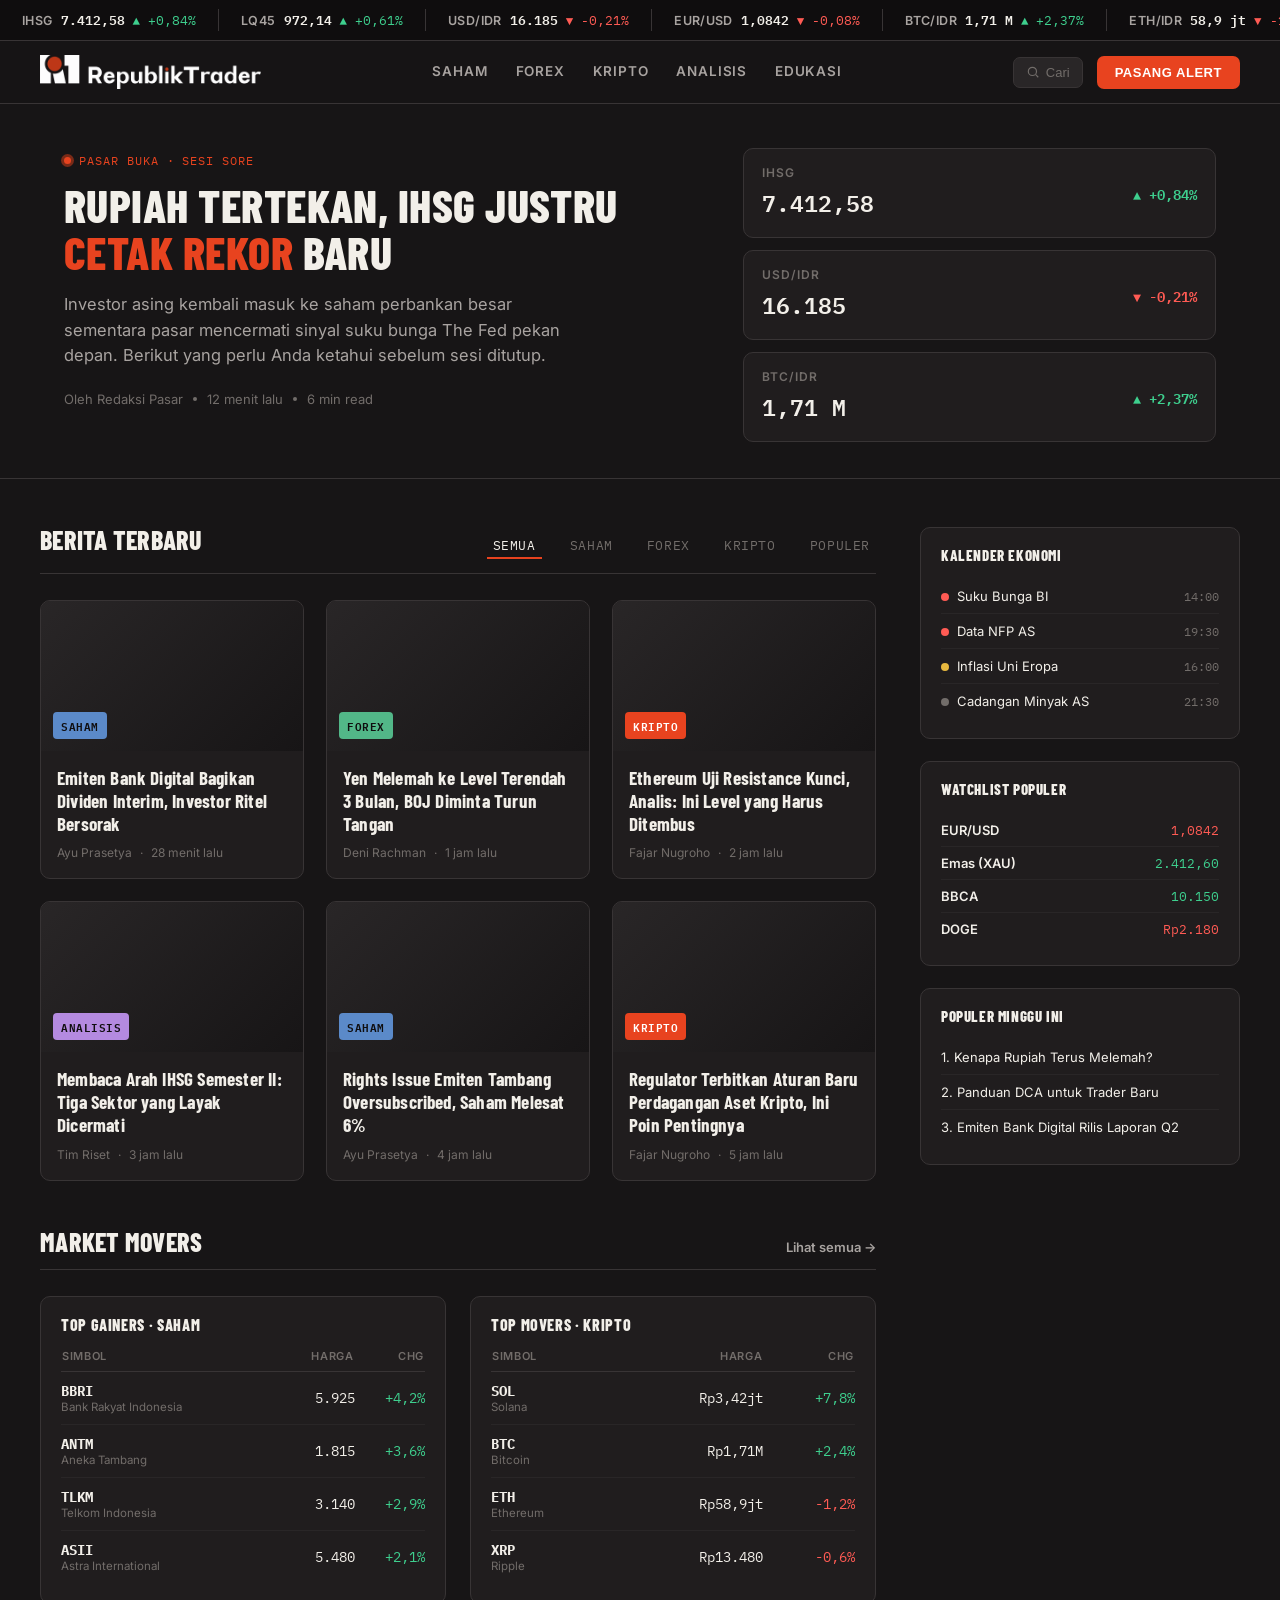
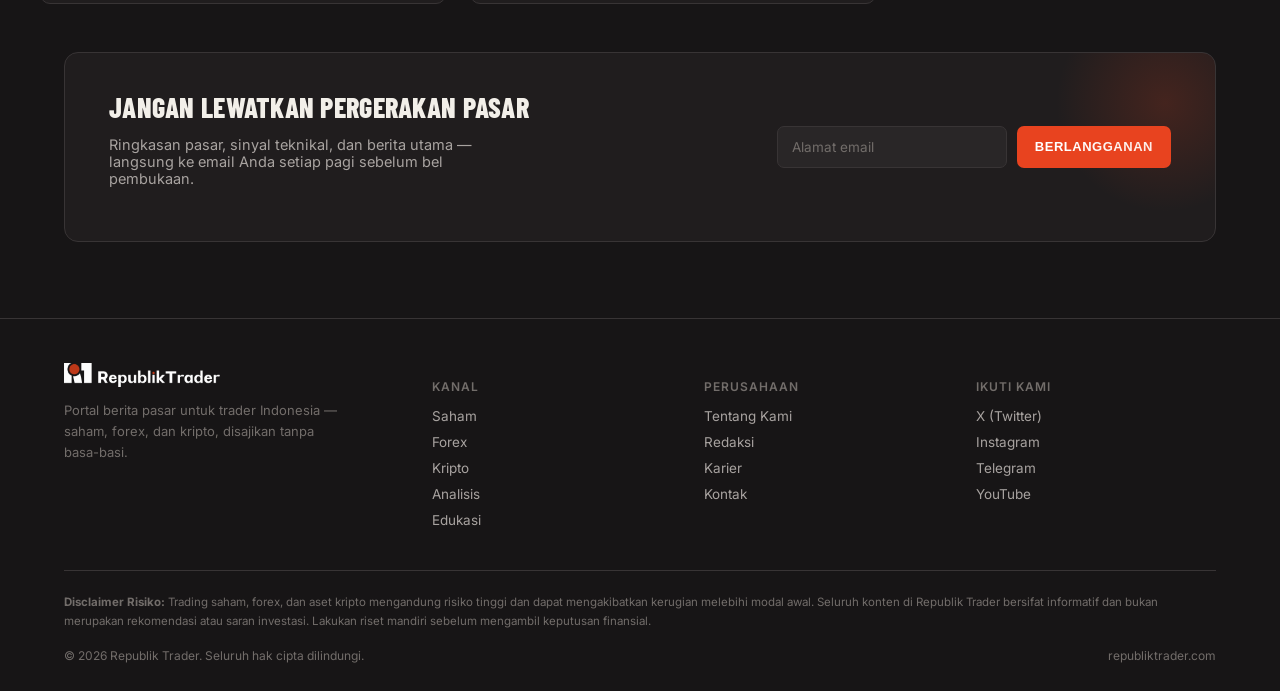
==== commit d56cf5f5: "Update index.html" ====
--- a/index.html
+++ b/index.html
@@ -179,10 +179,12 @@
     <aside>
       <div class="side-block">
         <h3>Kalender Ekonomi</h3>
-        <div class="cal-row"><span><span class="impact impact-high"></span>Suku Bunga BI</span><span class="cal-time">14:00</span></div>
-        <div class="cal-row"><span><span class="impact impact-high"></span>Data NFP AS</span><span class="cal-time">19:30</span></div>
-        <div class="cal-row"><span><span class="impact impact-med"></span>Inflasi Uni Eropa</span><span class="cal-time">16:00</span></div>
-        <div class="cal-row"><span><span class="impact impact-low"></span>Cadangan Minyak AS</span><span class="cal-time">21:30</span></div>
+        <div id="economic-calendar-list">
+          <div class="cal-row"><span><span class="impact impact-high"></span>Suku Bunga BI</span><span class="cal-time">14:00</span></div>
+          <div class="cal-row"><span><span class="impact impact-high"></span>Data NFP AS</span><span class="cal-time">19:30</span></div>
+          <div class="cal-row"><span><span class="impact impact-med"></span>Inflasi Uni Eropa</span><span class="cal-time">16:00</span></div>
+          <div class="cal-row"><span><span class="impact impact-low"></span>Cadangan Minyak AS</span><span class="cal-time">21:30</span></div>
+        </div>
       </div>
 
       <div class="side-block">
@@ -251,6 +253,7 @@
 </footer>
 
 <script src="assets/main.js"></script>
+<script src="assets/economic-calendar.js"></script>
 
 </body>
 </html>
--- a/assets/styles.css
+++ b/assets/styles.css
@@ -0,0 +1,340 @@
+:root{
+    --bg: #171516;
+    --surface: #201d1e;
+    --surface-2: #292627;
+    --line: #383435;
+    --fg: #f2efe9;
+    --fg-dim: #a8a3a0;
+    --fg-mute: #726d6a;
+    --accent: #e8431f;
+    --accent-dim: #7a2a17;
+    --up: #3ecf8e;
+    --down: #ff5b54;
+    --tag-saham: #5b8ac9;
+    --tag-forex: #52b788;
+    --tag-kripto: #e8431f;
+    --tag-analisis: #b48ae0;
+  }
+
+  *{box-sizing:border-box;}
+  html{scroll-behavior:smooth;}
+  body{
+    margin:0;
+    background:var(--bg);
+    color:var(--fg);
+    font-family:'Inter',sans-serif;
+    -webkit-font-smoothing:antialiased;
+  }
+  img{max-width:100%;display:block;}
+  a{color:inherit;text-decoration:none;}
+
+  .mono{font-family:'IBM Plex Mono',monospace;}
+
+  h1,h2,h3,.display{
+    font-family:'Barlow Condensed',sans-serif;
+    font-weight:800;
+    text-transform:uppercase;
+    letter-spacing:0.01em;
+    line-height:1.02;
+    margin:0;
+  }
+
+  .wrap{max-width:1200px;margin:0 auto;padding:0 24px;}
+
+  /* ===== Skip link / focus ===== */
+  a:focus-visible, button:focus-visible, input:focus-visible{
+    outline:2px solid var(--accent);
+    outline-offset:2px;
+  }
+
+  /* ===== Ticker (signature element) ===== */
+  .ticker-bar{
+    background:#0f0d0e;
+    border-bottom:1px solid var(--line);
+    overflow:hidden;
+    white-space:nowrap;
+    position:relative;
+  }
+  .ticker-track{
+    display:inline-flex;
+    animation: scroll-left 38s linear infinite;
+    padding:9px 0;
+  }
+  @media (prefers-reduced-motion: reduce){
+    .ticker-track{animation:none;}
+  }
+  .ticker-item{
+    display:inline-flex;
+    align-items:center;
+    gap:8px;
+    padding:0 22px;
+    border-right:1px solid var(--line);
+    font-size:12.5px;
+  }
+  .ticker-item .name{color:var(--fg-dim);font-family:'Inter',sans-serif;font-weight:600;letter-spacing:0.03em;}
+  .ticker-item .price{font-weight:600;}
+  .arrow-up{color:var(--up);} .arrow-down{color:var(--down);}
+  @keyframes scroll-left{
+    from{transform:translateX(0);}
+    to{transform:translateX(-50%);}
+  }
+
+  /* ===== Navbar ===== */
+  header.nav{
+    position:sticky;top:0;z-index:50;
+    background:rgba(23,21,22,0.92);
+    backdrop-filter:blur(8px);
+    border-bottom:1px solid var(--line);
+  }
+  .nav-row{
+    display:flex;align-items:center;justify-content:space-between;
+    padding:14px 24px;gap:24px;
+  }
+  .brand{display:flex;align-items:center;gap:10px;flex-shrink:0;}
+  .brand img{height:34px;width:34px;border-radius:6px;flex-shrink:0;object-fit:contain;}
+  .brand-logo-full{height:26px;width:auto !important;border-radius:0 !important;}
+  .brand-text{font-family:'Barlow Condensed',sans-serif;font-weight:800;font-size:19px;letter-spacing:0.02em;text-transform:uppercase;}
+  .brand-text span{color:var(--accent);}
+
+  nav.market-links{display:flex;gap:28px;}
+  nav.market-links a{
+    font-size:13.5px;font-weight:600;color:var(--fg-dim);
+    text-transform:uppercase;letter-spacing:0.06em;
+    padding:6px 0;border-bottom:2px solid transparent;
+    transition:color .15s, border-color .15s;
+  }
+  nav.market-links a:hover{color:var(--fg);border-color:var(--accent);}
+  nav.market-links a.active{color:var(--fg);border-color:var(--accent);}
+
+  .nav-actions{display:flex;align-items:center;gap:14px;flex-shrink:0;}
+  .search-btn{
+    display:flex;align-items:center;gap:6px;
+    background:var(--surface-2);border:1px solid var(--line);
+    border-radius:7px;padding:7px 12px;color:var(--fg-mute);
+    font-size:13px;cursor:pointer;
+  }
+  .btn-primary{
+    background:var(--accent);color:#fff;border:none;
+    padding:9px 18px;border-radius:7px;font-weight:700;
+    font-size:13px;text-transform:uppercase;letter-spacing:0.04em;
+    cursor:pointer;
+  }
+  .burger{display:none;background:none;border:none;color:var(--fg);cursor:pointer;}
+
+  /* ===== Hero / Market snapshot ===== */
+  .hero{padding:44px 0 36px;border-bottom:1px solid var(--line);}
+  .hero-grid{display:grid;grid-template-columns:1.15fr 0.85fr;gap:40px;align-items:start;}
+
+  .eyebrow{
+    display:inline-flex;align-items:center;gap:8px;
+    font-family:'IBM Plex Mono',monospace;font-size:12px;
+    color:var(--accent);letter-spacing:0.08em;margin-bottom:14px;
+  }
+  .eyebrow::before{content:'';width:7px;height:7px;background:var(--accent);border-radius:50%;box-shadow:0 0 0 3px var(--accent-dim);}
+
+  .headline{font-size:46px;margin-bottom:16px;}
+  .headline .accent-word{color:var(--accent);}
+  .dek{color:var(--fg-dim);font-size:16.5px;line-height:1.55;max-width:520px;margin-bottom:22px;}
+  .byline{display:flex;align-items:center;gap:10px;font-size:13px;color:var(--fg-mute);}
+  .byline .dot{width:4px;height:4px;background:var(--fg-mute);border-radius:50%;}
+
+  .snapshot-col{display:flex;flex-direction:column;gap:12px;}
+  .snap-card{
+    background:var(--surface);border:1px solid var(--line);border-radius:10px;
+    padding:16px 18px;display:flex;align-items:center;justify-content:space-between;
+  }
+  .snap-label{font-size:12px;color:var(--fg-mute);text-transform:uppercase;letter-spacing:0.08em;font-weight:600;margin-bottom:4px;}
+  .snap-price{font-family:'IBM Plex Mono',monospace;font-size:23px;font-weight:600;}
+  .snap-change{font-family:'IBM Plex Mono',monospace;font-size:13.5px;font-weight:600;display:flex;align-items:center;gap:4px;justify-content:flex-end;}
+  .snap-mini{width:70px;height:32px;}
+
+  /* ===== Section heading pattern ===== */
+  .section{padding:48px 0;}
+  .section-head{
+    display:flex;align-items:baseline;justify-content:space-between;
+    margin-bottom:26px;border-bottom:1px solid var(--line);padding-bottom:14px;
+    gap:20px;flex-wrap:wrap;
+  }
+  .section-title{font-size:26px;}
+  .tabs{display:flex;gap:22px;}
+  .tab{
+    font-family:'IBM Plex Mono',monospace;font-size:12.5px;text-transform:uppercase;
+    letter-spacing:0.05em;color:var(--fg-mute);cursor:pointer;padding-bottom:4px;
+    border-bottom:2px solid transparent;background:none;border-top:none;border-left:none;border-right:none;
+  }
+  .tab.active{color:var(--fg);border-color:var(--accent);}
+  .see-all{font-size:13px;color:var(--fg-dim);font-weight:600;display:inline-flex;align-items:center;gap:4px;}
+  .see-all:hover{color:var(--accent);}
+
+  /* ===== Main layout with sidebar ===== */
+  .main-grid{display:grid;grid-template-columns:1fr 320px;gap:44px;}
+
+  .news-grid{display:grid;grid-template-columns:repeat(3,1fr);gap:22px;}
+  .card{
+    background:var(--surface);border:1px solid var(--line);border-radius:10px;
+    overflow:hidden;display:flex;flex-direction:column;transition:border-color .15s, transform .15s;
+  }
+  .card:hover{border-color:var(--fg-mute);transform:translateY(-2px);}
+  .card-thumb{
+    height:150px;background:linear-gradient(135deg,var(--surface-2),#171516);
+    position:relative;display:flex;align-items:flex-end;padding:12px;
+  }
+  .tag{
+    font-family:'IBM Plex Mono',monospace;font-size:10.5px;font-weight:600;
+    text-transform:uppercase;letter-spacing:0.05em;
+    padding:4px 8px;border-radius:4px;color:#0f0d0e;
+  }
+  .tag-saham{background:var(--tag-saham);}
+  .tag-forex{background:var(--tag-forex);}
+  .tag-kripto{background:var(--tag-kripto);color:#fff;}
+  .tag-analisis{background:var(--tag-analisis);}
+
+  .card-body{padding:16px 16px 18px;display:flex;flex-direction:column;gap:10px;flex:1;}
+  .card-title{font-family:'Barlow Condensed',sans-serif;font-weight:700;font-size:19px;text-transform:none;line-height:1.2;}
+  .card-meta{font-size:12px;color:var(--fg-mute);margin-top:auto;display:flex;gap:8px;align-items:center;}
+
+  /* ===== Market movers table ===== */
+  .movers-grid{display:grid;grid-template-columns:1fr 1fr;gap:24px;}
+  .movers-card{background:var(--surface);border:1px solid var(--line);border-radius:10px;padding:20px;}
+  .movers-card h3{font-size:16px;margin-bottom:14px;letter-spacing:0.04em;}
+  table{width:100%;border-collapse:collapse;}
+  table th{
+    text-align:left;font-size:11px;color:var(--fg-mute);text-transform:uppercase;
+    letter-spacing:0.06em;font-weight:600;padding-bottom:8px;border-bottom:1px solid var(--line);
+  }
+  table td{padding:10px 0;border-bottom:1px solid var(--surface-2);font-size:13.5px;}
+  table tr:last-child td{border-bottom:none;}
+  .sym{font-weight:700;font-family:'IBM Plex Mono',monospace;}
+  .sym-name{color:var(--fg-mute);font-size:11.5px;display:block;}
+  td.num{text-align:right;font-family:'IBM Plex Mono',monospace;}
+
+  /* ===== Sidebar ===== */
+  .side-block{
+    background:var(--surface);border:1px solid var(--line);border-radius:10px;
+    padding:20px;margin-bottom:22px;
+  }
+  .side-block h3{font-size:15px;margin-bottom:16px;letter-spacing:0.04em;}
+  .cal-row{display:flex;justify-content:space-between;align-items:center;padding:9px 0;border-bottom:1px solid var(--surface-2);font-size:13px;}
+  .cal-row:last-child{border-bottom:none;}
+  .cal-time{font-family:'IBM Plex Mono',monospace;color:var(--fg-mute);font-size:11.5px;}
+  .impact{width:8px;height:8px;border-radius:50%;display:inline-block;margin-right:8px;}
+  .impact-high{background:var(--down);}
+  .impact-med{background:#e8b93f;}
+  .impact-low{background:var(--fg-mute);}
+
+  .watch-row{display:flex;justify-content:space-between;align-items:center;padding:8px 0;border-bottom:1px solid var(--surface-2);}
+  .watch-row:last-child{border-bottom:none;}
+  .watch-row .name{font-size:13px;font-weight:600;}
+  .watch-row .price{font-family:'IBM Plex Mono',monospace;font-size:12.5px;}
+
+  /* ===== Newsletter CTA ===== */
+  .cta{
+    background:var(--surface);border:1px solid var(--line);border-radius:14px;
+    padding:40px 44px;display:flex;align-items:center;justify-content:space-between;gap:32px;
+    position:relative;overflow:hidden;
+  }
+  .cta::after{
+    content:'';position:absolute;right:-60px;top:-60px;width:220px;height:220px;
+    background:radial-gradient(circle,var(--accent) 0%,transparent 70%);opacity:0.18;
+  }
+  .cta h2{font-size:28px;margin-bottom:8px;}
+  .cta p{color:var(--fg-dim);font-size:14.5px;max-width:420px;}
+  .cta-form{display:flex;gap:10px;flex-shrink:0;}
+  .cta-form input{
+    background:var(--surface-2);border:1px solid var(--line);border-radius:7px;
+    padding:12px 14px;color:var(--fg);font-size:13.5px;width:230px;font-family:'Inter',sans-serif;
+  }
+  .cta-form input::placeholder{color:var(--fg-mute);}
+
+  /* ===== Footer ===== */
+  footer{border-top:1px solid var(--line);padding:44px 0 28px;margin-top:20px;}
+  .footer-grid{display:grid;grid-template-columns:1.4fr 1fr 1fr 1fr;gap:32px;margin-bottom:32px;}
+  .footer-brand .brand-text{margin-bottom:10px;}
+  .footer-brand p{color:var(--fg-mute);font-size:13px;line-height:1.6;max-width:280px;}
+  .footer-col h4{font-size:12px;text-transform:uppercase;letter-spacing:0.08em;color:var(--fg-mute);margin-bottom:14px;font-weight:600;}
+  .footer-col a{display:block;font-size:13.5px;color:var(--fg-dim);margin-bottom:10px;}
+  .footer-col a:hover{color:var(--accent);}
+  .disclaimer{
+    border-top:1px solid var(--line);padding-top:22px;
+    font-size:11.5px;color:var(--fg-mute);line-height:1.6;
+  }
+  .footer-bottom{display:flex;justify-content:space-between;margin-top:18px;font-size:12px;color:var(--fg-mute);flex-wrap:wrap;gap:10px;}
+
+  /* ===== Responsive ===== */
+  @media (max-width:980px){
+    .hero-grid{grid-template-columns:1fr;}
+    .main-grid{grid-template-columns:1fr;}
+    .news-grid{grid-template-columns:repeat(2,1fr);}
+    .movers-grid{grid-template-columns:1fr;}
+    nav.market-links{display:none;}
+    .burger{display:block;}
+    .footer-grid{grid-template-columns:1fr 1fr;}
+  }
+  @media (max-width:640px){
+    .headline{font-size:32px;}
+    .news-grid{grid-template-columns:1fr;}
+    .cta{flex-direction:column;align-items:flex-start;}
+    .cta-form{width:100%;}
+    .cta-form input{width:100%;}
+    .footer-grid{grid-template-columns:1fr;}
+    .search-btn span{display:none;}
+  }
+
+/* ===== Category page: breadcrumb + header ===== */
+.breadcrumb{font-size:12.5px;color:var(--fg-mute);margin-bottom:16px;}
+.breadcrumb a{color:var(--fg-mute);}
+.breadcrumb a:hover{color:var(--accent);}
+.breadcrumb .sep{margin:0 6px;}
+.breadcrumb .current{color:var(--fg-dim);}
+
+.category-hero{padding:8px 0 30px;border-bottom:1px solid var(--line);}
+.category-hero-top{display:flex;justify-content:space-between;align-items:flex-end;gap:24px;flex-wrap:wrap;}
+.category-title{font-size:42px;}
+.category-desc{color:var(--fg-dim);font-size:15px;max-width:560px;margin-top:10px;line-height:1.5;}
+.category-stats{display:flex;gap:12px;flex-wrap:wrap;}
+
+.snap-card.sm{padding:11px 14px;min-width:128px;}
+.snap-card.sm .snap-price{font-size:17px;}
+.snap-card.sm .snap-change{font-size:12px;}
+
+/* ===== Chip filters ===== */
+.chip-row{display:flex;gap:10px;flex-wrap:wrap;margin:22px 0 30px;}
+.chip{
+  font-family:'IBM Plex Mono',monospace;font-size:12px;letter-spacing:0.02em;
+  padding:7px 14px;border-radius:20px;border:1px solid var(--line);
+  color:var(--fg-dim);cursor:pointer;background:var(--surface);
+  transition:border-color .15s, color .15s, background .15s;
+}
+.chip:hover{border-color:var(--fg-mute);color:var(--fg);}
+.chip.active{background:var(--accent);border-color:var(--accent);color:#fff;}
+
+/* ===== Featured (horizontal) card ===== */
+.featured-card{
+  display:grid;grid-template-columns:300px 1fr;
+  background:var(--surface);border:1px solid var(--line);border-radius:10px;
+  overflow:hidden;margin-bottom:26px;transition:border-color .15s;
+}
+.featured-card:hover{border-color:var(--fg-mute);}
+.featured-thumb{
+  background:linear-gradient(135deg,var(--surface-2),#171516);
+  position:relative;display:flex;align-items:flex-end;padding:14px;min-height:190px;
+}
+.featured-body{padding:22px 26px;display:flex;flex-direction:column;gap:10px;justify-content:center;}
+.featured-title{font-size:27px;line-height:1.14;}
+.featured-dek{color:var(--fg-dim);font-size:14px;line-height:1.55;max-width:480px;}
+
+/* ===== Pagination ===== */
+.pagination{display:flex;justify-content:center;align-items:center;gap:8px;margin-top:38px;}
+.page-btn{
+  min-width:34px;height:34px;padding:0 10px;display:flex;align-items:center;justify-content:center;
+  border-radius:7px;border:1px solid var(--line);background:var(--surface);color:var(--fg-dim);
+  font-family:'IBM Plex Mono',monospace;font-size:13px;cursor:pointer;
+}
+.page-btn.active{background:var(--accent);border-color:var(--accent);color:#fff;}
+.page-btn:hover:not(.active){border-color:var(--fg-mute);color:var(--fg);}
+
+@media (max-width:640px){
+  .featured-card{grid-template-columns:1fr;}
+  .featured-thumb{min-height:140px;}
+  .category-title{font-size:32px;}
+}
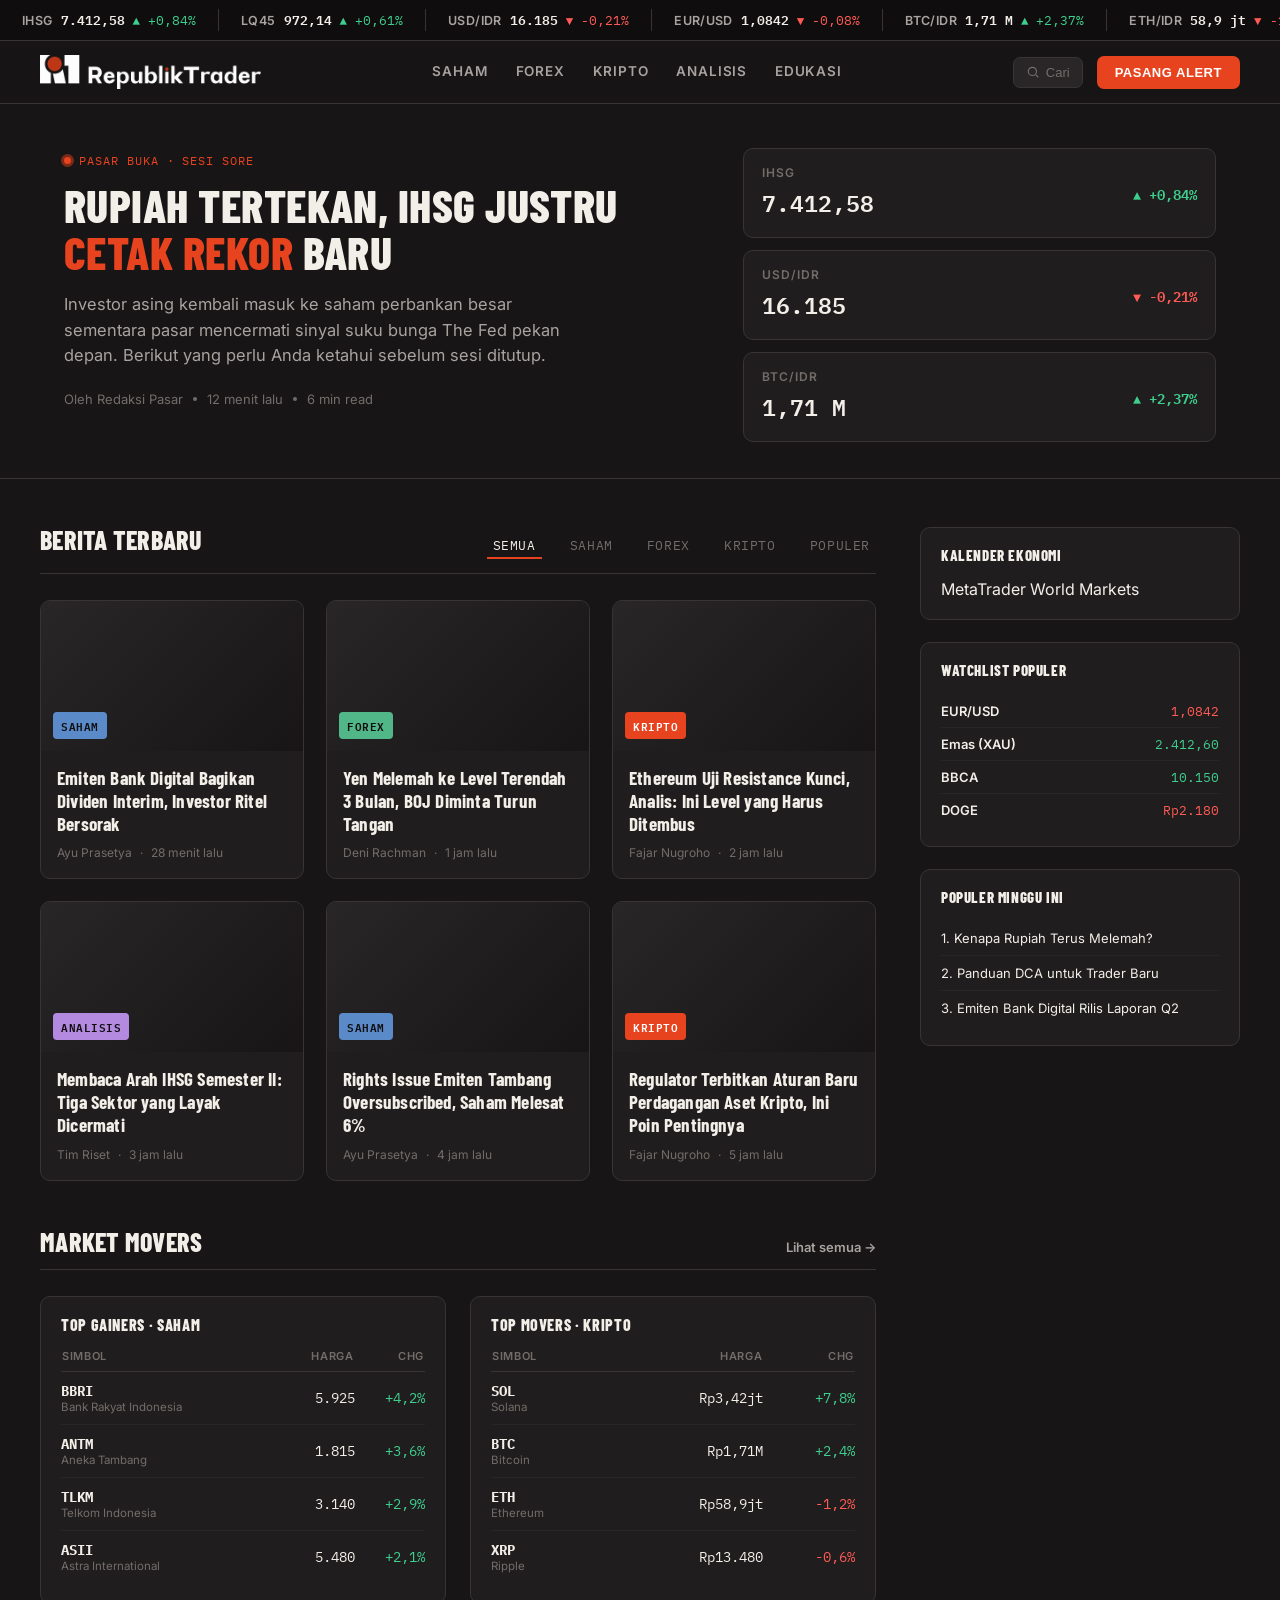
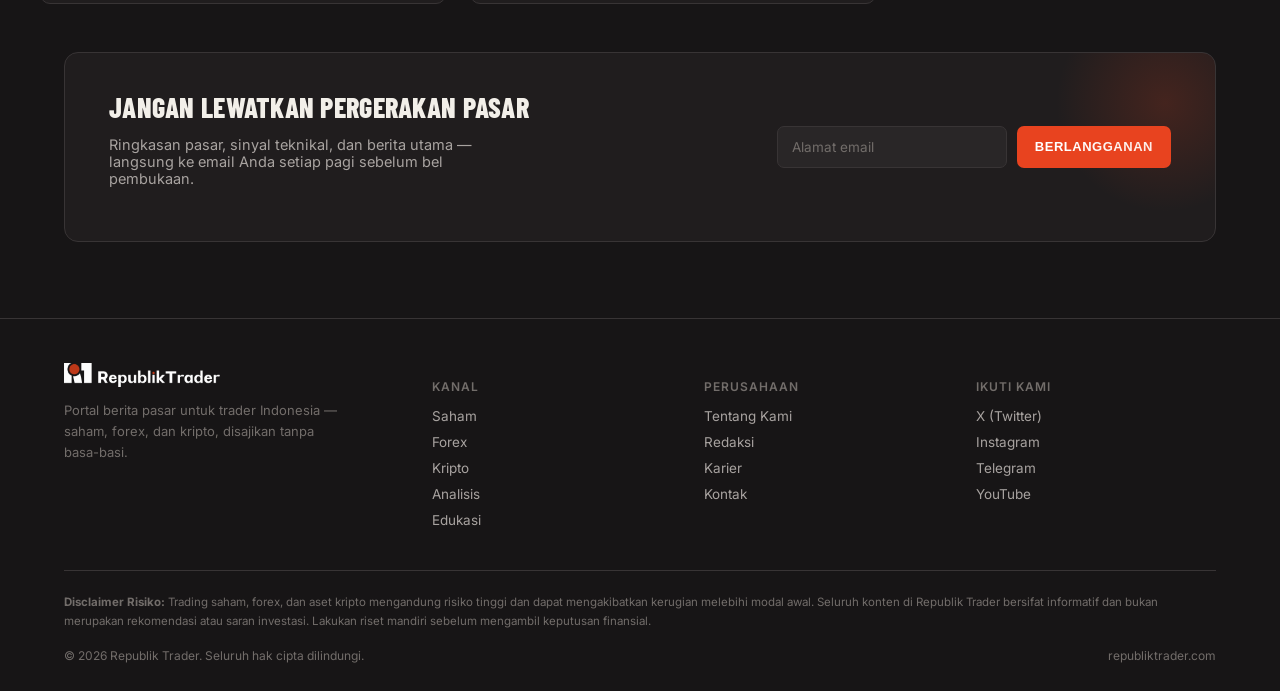
==== commit 3a3b1cce: "Update index.html" ====
--- a/index.html
+++ b/index.html
@@ -179,12 +179,11 @@
     <aside>
       <div class="side-block">
         <h3>Kalender Ekonomi</h3>
-        <div id="economic-calendar-list">
-          <div class="cal-row"><span><span class="impact impact-high"></span>Suku Bunga BI</span><span class="cal-time">14:00</span></div>
-          <div class="cal-row"><span><span class="impact impact-high"></span>Data NFP AS</span><span class="cal-time">19:30</span></div>
-          <div class="cal-row"><span><span class="impact impact-med"></span>Inflasi Uni Eropa</span><span class="cal-time">16:00</span></div>
-          <div class="cal-row"><span><span class="impact impact-low"></span>Cadangan Minyak AS</span><span class="cal-time">21:30</span></div>
-        </div>
+        <div id="economicCalendarWidget"></div>
+        <div class="ecw-copyright"><a href="https://www.metatrader.com/?utm_source=calendar.widget&utm_medium=link&utm_term=economic.calendar&utm_content=visit.mql5.calendar&utm_campaign=202.calendar.widget" rel="noopener nofollow" target="_blank">MetaTrader World Markets</a></div>
+        <script async type="text/javascript" data-type="calendar-widget" src="https://www.tradays.com/c/js/widgets/calendar/widget.js?v=15">
+          {"width":"100%","height":"480","mode":"2","fw":"html","theme":1}
+        </script>
       </div>
 
       <div class="side-block">
@@ -253,7 +252,6 @@
 </footer>
 
 <script src="assets/main.js"></script>
-<script src="assets/economic-calendar.js"></script>
 
 </body>
 </html>
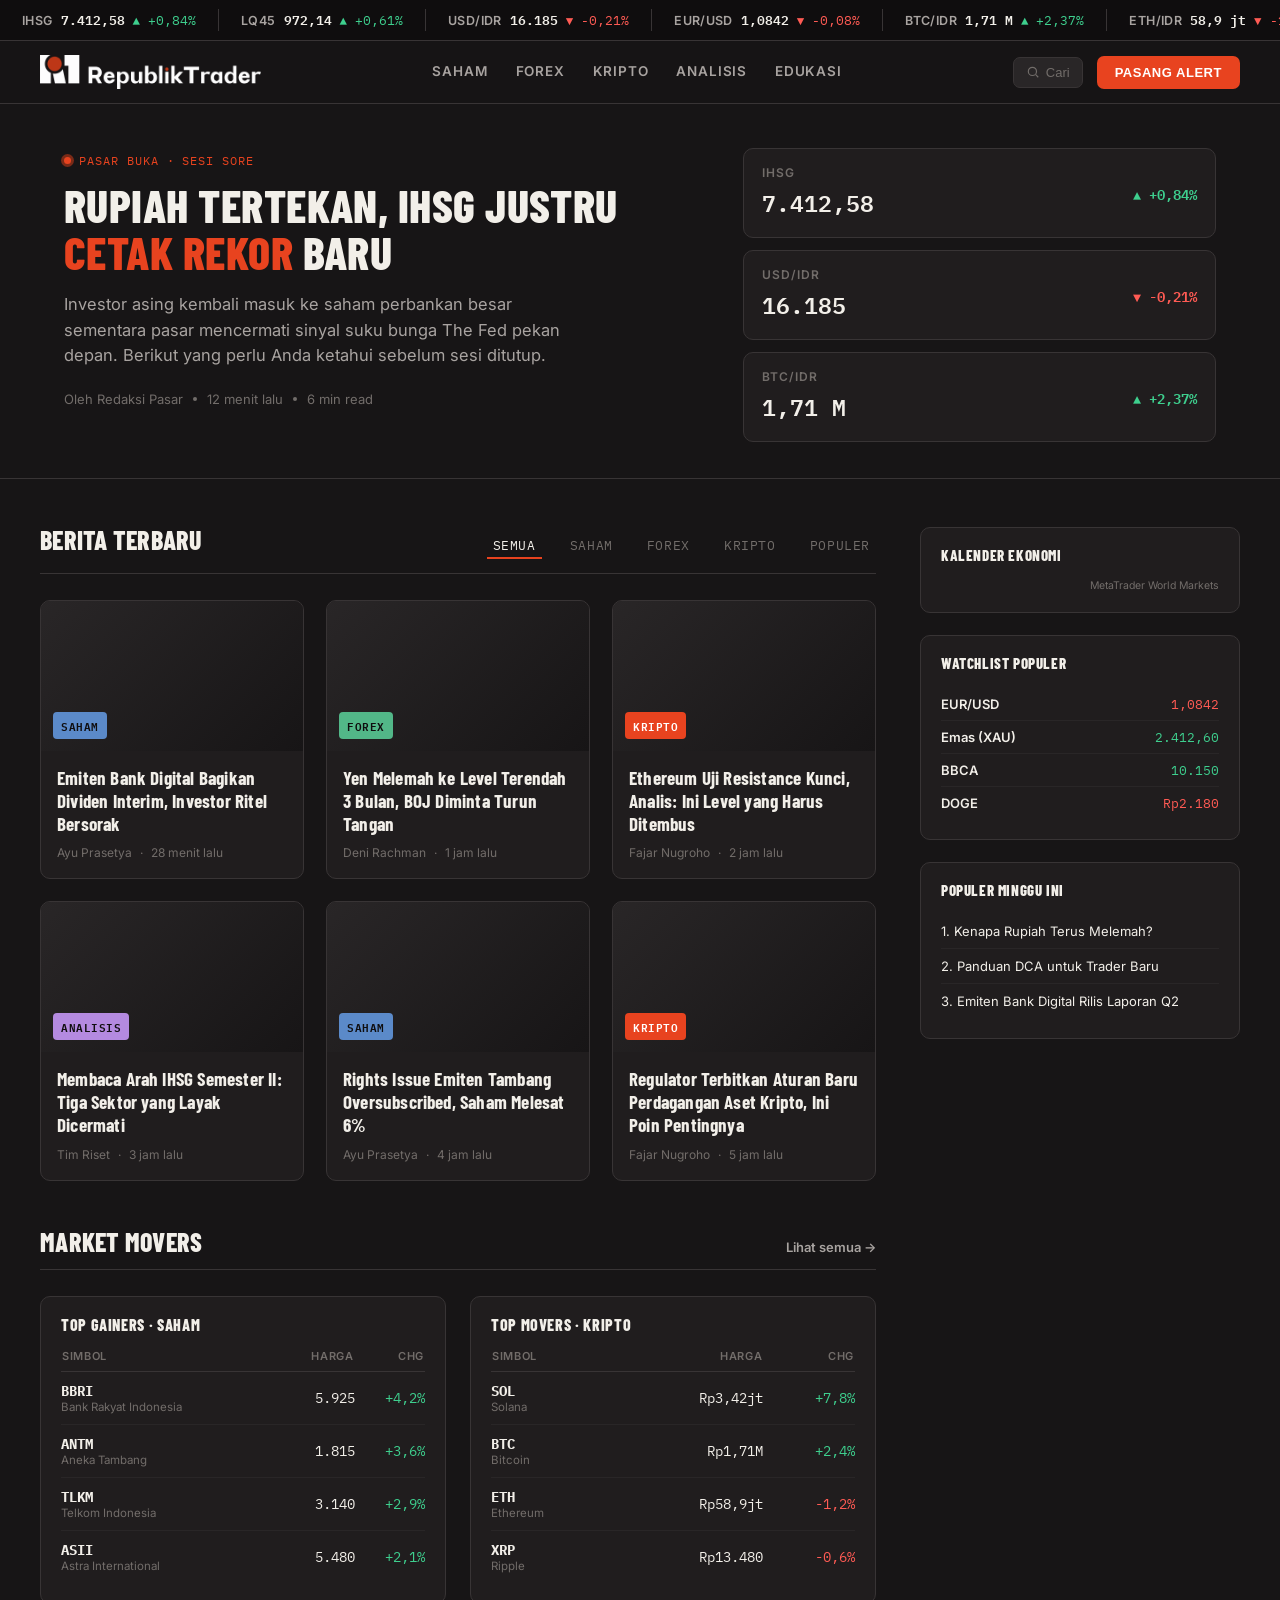
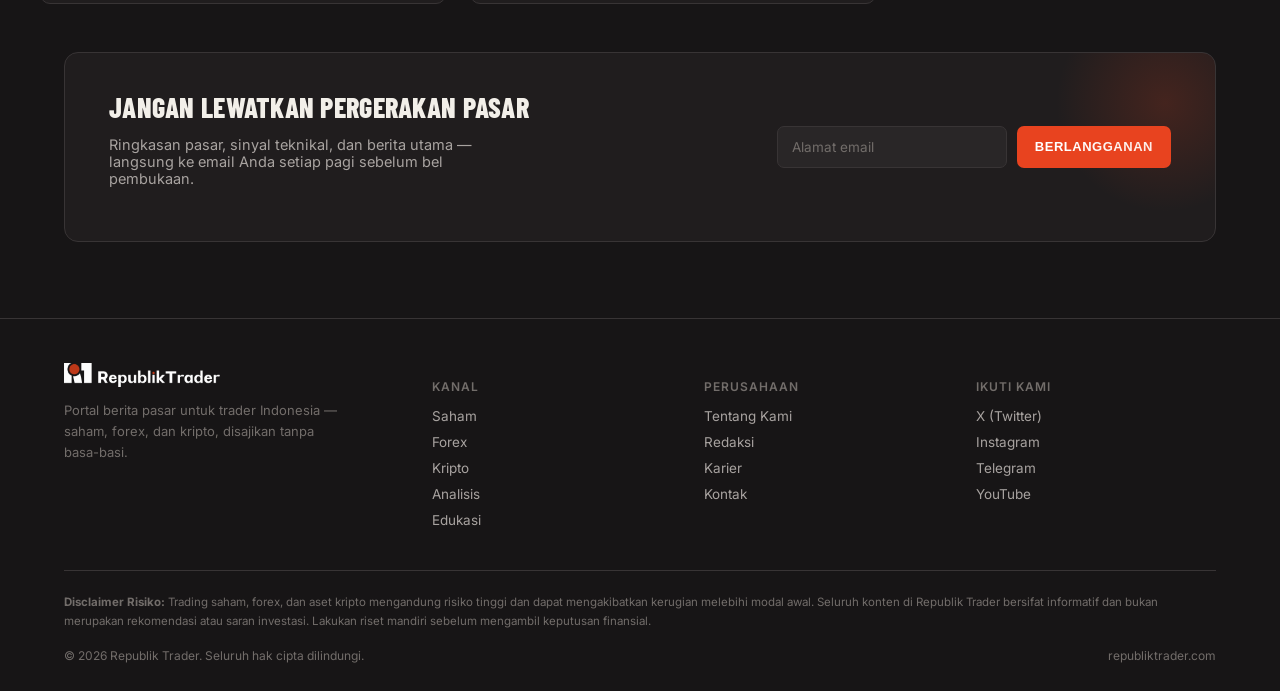
==== commit 959d246f: "Update index.html" ====
--- a/index.html
+++ b/index.html
@@ -64,9 +64,9 @@
       <div class="snap-card">
         <div>
           <div class="snap-label">USD/IDR</div>
-          <div class="snap-price mono">16.185</div>
-        </div>
-        <div class="snap-change arrow-down">▼ -0,21%</div>
+          <div class="snap-price mono" id="usdidr-price">16.185</div>
+        </div>
+        <div class="snap-change arrow-down" id="usdidr-change">▼ -0,21%</div>
       </div>
       <div class="snap-card">
         <div>
@@ -252,6 +252,7 @@
 </footer>
 
 <script src="assets/main.js"></script>
+<script src="assets/market-data.js"></script>
 
 </body>
 </html>
--- a/assets/styles.css
+++ b/assets/styles.css
@@ -338,3 +338,11 @@
   .featured-thumb{min-height:140px;}
   .category-title{font-size:32px;}
 }
+
+/* ===== Third-party widget: economic calendar copyright link ===== */
+.ecw-copyright{
+  font-size:10.5px;color:var(--fg-mute);text-align:right;
+  margin-top:6px;font-family:'Inter',sans-serif;
+}
+.ecw-copyright a{color:var(--fg-mute);}
+.ecw-copyright a:hover{color:var(--accent);}
